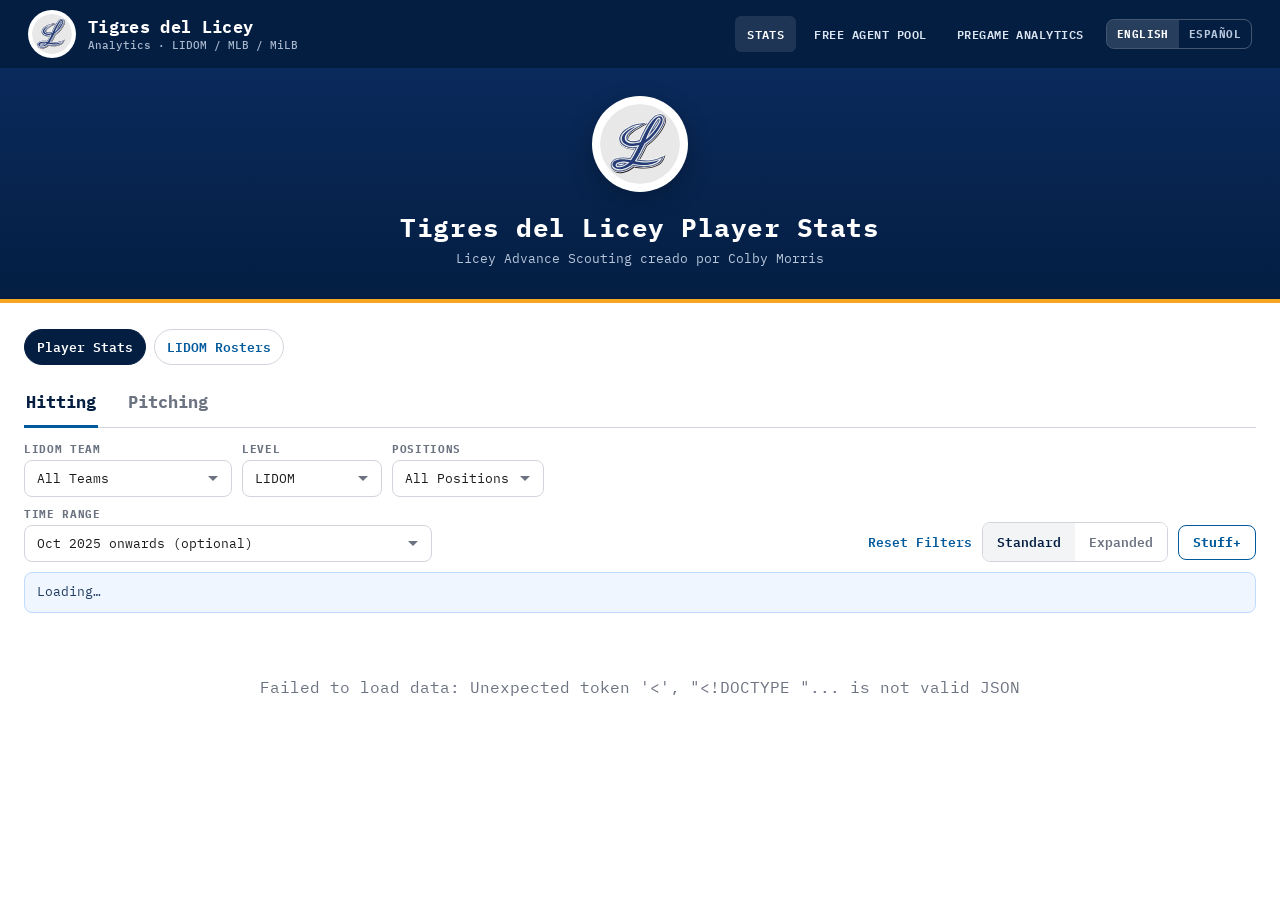
==== index.html @ 68c507f3 "Remove Year filter; label LIDOM months as 2025 and add 2026 LIDOM placeholder" ====
<!DOCTYPE html>
<html lang="en">
<head>
<meta charset="UTF-8">
<meta name="viewport" content="width=device-width, initial-scale=1.0">
<title>Tigres del Licey — Player Stats</title>
<link rel="icon" href="assets/licey-logo.svg">
<link rel="preconnect" href="https://fonts.googleapis.com">
<link rel="preconnect" href="https://fonts.gstatic.com" crossorigin>
<link href="https://fonts.googleapis.com/css2?family=IBM+Plex+Mono:wght@400;500;600;700&display=swap" rel="stylesheet">
<link rel="stylesheet" href="shared.css">
<style>
  .mode-tabs { display: flex; gap: 28px; border-bottom: 1px solid var(--line); margin-bottom: 14px; }
  .mode-tabs button {
    background: none; border: none; font: inherit; font-size: 17px; font-weight: 700;
    color: var(--muted); padding: 10px 2px 12px; cursor: pointer;
    border-bottom: 3px solid transparent; margin-bottom: -1px;
  }
  .mode-tabs button.active { color: var(--navy); border-bottom-color: var(--blue); }
  .filter-toolbar {
    display: flex; flex-wrap: wrap; gap: 10px; align-items: flex-end;
    justify-content: space-between; margin-bottom: 8px;
  }
  .filter-row { display: flex; flex-wrap: wrap; gap: 10px; align-items: flex-end; flex: 1; }
  .filter-actions { display: flex; gap: 10px; align-items: center; flex-wrap: wrap; }
  .reset {
    color: var(--link); font-size: 13px; font-weight: 600; cursor: pointer;
    background: none; border: none; font-family: inherit;
  }
  .seg { display: inline-flex; border: 1px solid var(--line); border-radius: 8px; overflow: hidden; }
  .seg button {
    border: none; background: #fff; font: inherit; font-size: 13px; font-weight: 600;
    padding: 8px 14px; cursor: pointer; color: var(--muted);
  }
  .seg button.active { background: var(--panel); color: var(--navy); }
  .statcast-btn {
    border: 1px solid var(--blue); color: var(--blue); background: #fff;
    border-radius: 8px; padding: 8px 14px; font: inherit; font-size: 13px; font-weight: 700;
    cursor: pointer;
  }
  .statcast-btn.active { background: var(--blue); color: #fff; }
  .subnav { display: flex; gap: 8px; margin: 8px 0 16px; flex-wrap: wrap; }
  .subnav button {
    font: inherit; font-size: 13px; font-weight: 600; color: var(--blue);
    background: #fff; border: 1px solid var(--line); border-radius: 999px;
    padding: 6px 12px; cursor: pointer;
  }
  .subnav button.active { background: var(--navy); color: #fff; border-color: var(--navy); }
  #roster-panel { display: none; }
  #roster-panel.active { display: block; }
  #stats-panel.hidden { display: none; }
  .roster-grid { display: grid; grid-template-columns: repeat(auto-fill, minmax(280px, 1fr)); gap: 14px; }
  .roster-card { border: 1px solid var(--line); border-radius: 10px; padding: 12px; background: #fff; }
  .roster-card h3 { font-size: 14px; color: var(--navy); margin-bottom: 8px; }
  .roster-card.licey { border-color: var(--accent); box-shadow: 0 0 0 1px rgba(245,166,35,0.25); }
  .roster-card td { border-bottom: 1px solid #dbe1ea; padding: 7px 6px; }
  .pos-tag { font-weight: 500; color: var(--muted); font-size: 12px; margin-left: 6px; }
  tbody td.sorted-col { background: rgba(238,242,246,0.65); }
  .rank { color: var(--muted); width: 36px; }
</style>
</head>
<body>

<div class="topbar">
  <a class="brand" href="index.html">
    <img src="assets/licey-logo.svg" alt="Tigres del Licey">
    <div>
      <strong>Tigres del Licey</strong>
      <span data-i18n="brandSub">Analytics · LIDOM / MLB / MiLB</span>
    </div>
  </a>
  <nav class="top-links">
    <a class="active" href="index.html" data-i18n="navStats">Stats</a>
    <a href="free_agent_pool.html" data-i18n="navFA">Free Agent Pool</a>
    <a href="pregame.html" data-i18n="navPregame">Pregame Analytics</a>
    <div class="lang-toggle" aria-label="Language">
      <button type="button" data-lang="en" data-i18n="langEn" onclick="setLang('en')">English</button>
      <button type="button" data-lang="es" data-i18n="langEs" onclick="setLang('es')">Español</button>
    </div>
  </nav>
</div>

<header class="hero">
  <img src="assets/licey-logo.svg" alt="Tigres del Licey logo">
  <h1 data-i18n="heroStats">Tigres del Licey Player Stats</h1>
  <p data-i18n="tagline">Licey Advance Scouting creado por Colby Morris</p>
</header>

<main class="page">
  <div class="subnav">
    <button type="button" class="active" id="btn-stats" onclick="showSection('stats')" data-i18n="btnStats">Player Stats</button>
    <button type="button" id="btn-rosters" onclick="showSection('rosters')" data-i18n="btnRosters">LIDOM Rosters</button>
  </div>

  <div id="stats-panel">
    <div class="mode-tabs">
      <button type="button" class="active" data-mode="hitting" onclick="setMode('hitting')" data-i18n="hitting">Hitting</button>
      <button type="button" data-mode="pitching" onclick="setMode('pitching')" data-i18n="pitching">Pitching</button>
    </div>

    <div class="filter-toolbar">
      <div class="filter-row">
        <div class="filter-field">
          <label data-i18n="lidomTeam">LIDOM Team</label>
          <select id="f-team" onchange="onTeamChange()">
            <option value="all" data-i18n="allTeams">All Teams</option>
            <option value="LIC">Tigres del Licey</option>
            <option value="AGU">Águilas Cibaeñas</option>
            <option value="TOR">Toros del Este</option>
            <option value="EST">Estrellas Orientales</option>
            <option value="GIG">Gigantes del Cibao</option>
            <option value="ESC">Leones del Escogido</option>
          </select>
        </div>
        <div class="filter-field">
          <label data-i18n="level">Level</label>
          <select id="f-level" onchange="onFilterChange()">
            <option value="LIDOM" selected>LIDOM</option>
            <option value="MLB">MLB</option>
            <option value="MiLB">MiLB</option>
          </select>
        </div>
        <div class="filter-field">
          <label data-i18n="positions">Positions</label>
          <select id="f-pos" onchange="renderTable()">
            <option value="all" data-i18n="allPositions">All Positions</option>
            <option value="C">C</option>
            <option value="1B">1B</option>
            <option value="2B">2B</option>
            <option value="3B">3B</option>
            <option value="SS">SS</option>
            <option value="LF">LF</option>
            <option value="CF">CF</option>
            <option value="RF">RF</option>
            <option value="OF">OF (LF/CF/RF)</option>
            <option value="DH">DH</option>
            <option value="P">P</option>
          </select>
        </div>
        <div class="filter-field">
          <label data-i18n="timeRange">Time Range</label>
          <select id="f-time" onchange="onFilterChange()">
            <option value="from_oct_2025" selected>Oct 2025 onwards (optional)</option>
            <option value="2026_season">2026 (whole season)</option>
            <option value="lidom_2025_season">LIDOM 2025 (whole season)</option>
            <option value="lidom_2025_oct">LIDOM 2025 (October)</option>
            <option value="lidom_2025_nov">LIDOM 2025 (November)</option>
            <option value="lidom_2025_dec">LIDOM 2025 (December)</option>
            <option value="lidom_2025_jan">LIDOM 2025 (January)</option>
            <option value="lidom_2026_season">LIDOM 2026 (whole season) — not yet populated</option>
          </select>
        </div>
      </div>
      <div class="filter-actions">
        <button type="button" class="reset" onclick="resetFilters()" data-i18n="reset">Reset Filters</button>
        <div class="seg">
          <button type="button" class="active" id="view-std" onclick="setView('standard')" data-i18n="standard">Standard</button>
          <button type="button" id="view-exp" onclick="setView('expanded')" data-i18n="expanded">Expanded</button>
        </div>
        <button type="button" class="statcast-btn" id="btn-stuff" onclick="toggleStuffView()" data-i18n="stuffPlus">Stuff+</button>
      </div>
    </div>

    <div class="banner" id="data-banner">Loading…</div>
    <div id="loading" class="loading">Loading stats…</div>
    <div class="table-wrap" id="table-wrap" style="display:none">
      <table id="stats-table"><thead></thead><tbody></tbody></table>
      <div class="empty" id="empty" style="display:none">No players match these filters.</div>
    </div>
  </div>

  <div id="roster-panel">
    <div class="banner" data-i18n="rosterBanner">LIDOM 2025 full rosters (stand-in until 2026 winter ball). Team filter syncs with Player Stats.</div>
    <div class="filter-field" style="max-width:220px;margin-bottom:12px">
      <label data-i18n="lidomTeam">LIDOM Team</label>
      <select id="roster-team" onchange="onRosterTeamChange()">
        <option value="all" data-i18n="allTeams">All Teams</option>
      </select>
    </div>
    <div id="roster-grid" class="roster-grid"></div>
  </div>
</main>

<script src="i18n.js"></script>
<script>
const TEAM_META = {
  667: { abbrev: 'AGU', name: 'Águilas Cibaeñas' },
  668: { abbrev: 'TOR', name: 'Toros del Este' },
  669: { abbrev: 'EST', name: 'Estrellas Orientales' },
  670: { abbrev: 'GIG', name: 'Gigantes del Cibao' },
  671: { abbrev: 'ESC', name: 'Leones del Escogido' },
  672: { abbrev: 'LIC', name: 'Tigres del Licey' },
};
const ABBREV_TO_ID = Object.fromEntries(Object.entries(TEAM_META).map(([id, m]) => [m.abbrev, id]));
const OF_POS = new Set(['LF','CF','RF','OF']);

let mode = 'hitting';
let view = 'standard';
let stuffView = false;
let sortCol = null;
let sortAsc = false;
let DATA = { lidomH: [], lidomP: [], mlbH: [], mlbP: [], milbH: [], milbP: [], rosters: {}, stuff: {}, fps: {} };

function num(v) {
  if (v == null || v === '' || v === '.---' || v === '-.--') return null;
  if (typeof v === 'number') return v;
  const s = String(v).replace(',', '').trim();
  const n = parseFloat(s.startsWith('.') ? '0' + s : s);
  return Number.isFinite(n) ? n : null;
}
function pct(v) { return v == null ? '—' : (v * 100).toFixed(1); }
function dec(v, d=3) { return v == null ? '—' : Number(v).toFixed(d); }
function ipNum(v) {
  if (v == null) return null;
  if (typeof v === 'number') return v;
  const s = String(v).trim();
  if (!s || s === '.---') return null;
  if (s.includes('.')) {
    const [w, f] = s.split('.');
    return parseInt(w, 10) + (parseInt(f, 10) / 3);
  }
  return parseFloat(s);
}

function fpsFor(pid, preferYear) {
  const row = DATA.fps[String(pid)];
  if (!row || !row.seasons) return { fps: null, fpsRisp: null };
  const seasons = row.seasons;
  const order = preferYear ? [String(preferYear), '2026', '2025'] : ['2026', '2025'];
  for (const y of order) {
    if (seasons[y] && seasons[y].fps_pct != null) {
      return { fps: seasons[y].fps_pct, fpsRisp: seasons[y].fps_risp_pct };
    }
  }
  return { fps: null, fpsRisp: null };
}

function showSection(which) {
  document.getElementById('stats-panel').classList.toggle('hidden', which !== 'stats');
  document.getElementById('roster-panel').classList.toggle('active', which === 'rosters');
  document.getElementById('btn-stats').classList.toggle('active', which === 'stats');
  document.getElementById('btn-rosters').classList.toggle('active', which === 'rosters');
  if (which === 'rosters') {
    syncRosterFromStatsTeam();
    renderRosters();
  }
}

function setMode(m) {
  mode = m;
  stuffView = false;
  document.getElementById('btn-stuff').classList.toggle('active', false);
  document.querySelectorAll('.mode-tabs button').forEach(b => b.classList.toggle('active', b.dataset.mode === m));
  sortCol = null;
  renderTable();
}
function setView(v) {
  view = v;
  document.getElementById('view-std').classList.toggle('active', v === 'standard');
  document.getElementById('view-exp').classList.toggle('active', v === 'expanded');
  renderTable();
}
function toggleStuffView() {
  if (mode !== 'pitching') setMode('pitching');
  stuffView = !stuffView;
  document.getElementById('btn-stuff').classList.toggle('active', stuffView);
  renderTable();
}

function resetFilters() {
  document.getElementById('f-team').value = 'all';
  document.getElementById('f-level').value = 'LIDOM';
  document.getElementById('f-pos').value = 'all';
  document.getElementById('f-time').value = 'from_oct_2025';
  stuffView = false;
  document.getElementById('btn-stuff').classList.remove('active');
  syncRosterFromStatsTeam();
  onFilterChange();
}

function onTeamChange() {
  const team = document.getElementById('f-team').value;
  // LIDOM team filter only applies to LIDOM; switch level if needed, but never override time range
  if (team !== 'all') {
    document.getElementById('f-level').value = 'LIDOM';
  }
  syncRosterFromStatsTeam();
  updateBanner();
  renderTable();
  if (document.getElementById('roster-panel').classList.contains('active')) renderRosters();
}

function onRosterTeamChange() {
  const rid = document.getElementById('roster-team').value;
  if (rid === 'all') document.getElementById('f-team').value = 'all';
  else {
    const ab = TEAM_META[rid]?.abbrev;
    if (ab) document.getElementById('f-team').value = ab;
  }
  renderRosters();
}

function syncRosterFromStatsTeam() {
  const ab = document.getElementById('f-team').value;
  const sel = document.getElementById('roster-team');
  if (!sel.options.length) return;
  sel.value = ab === 'all' ? 'all' : (ABBREV_TO_ID[ab] || 'all');
}

function onFilterChange() {
  // Time range is optional context only — never forces Level.
  // Clear LIDOM team when viewing MLB/MiLB (team abbrevs are LIDOM-only).
  if (document.getElementById('f-level').value !== 'LIDOM') {
    document.getElementById('f-team').value = 'all';
  }
  syncRosterFromStatsTeam();
  updateBanner();
  renderTable();
}

function activeSource() {
  // Level alone chooses the dataset; time range does not override.
  // LIDOM 2026 is not populated yet — still use 2025 LIDOM rows when Level=LIDOM.
  const level = document.getElementById('f-level').value;
  if (level === 'LIDOM') return 'lidom';
  if (level === 'MLB') return 'mlb';
  return 'milb';
}

function preferredFpsYear() {
  const time = document.getElementById('f-time').value;
  if (time === '2026_season' || time === 'lidom_2026_season') return 2026;
  return 2025;
}

function timeRangeLabel() {
  const time = document.getElementById('f-time').value;
  return {
    from_oct_2025: 'Oct 2025 onwards',
    '2026_season': '2026 whole season',
    lidom_2025_season: 'LIDOM 2025 whole season',
    lidom_2025_oct: 'LIDOM 2025 October',
    lidom_2025_nov: 'LIDOM 2025 November',
    lidom_2025_dec: 'LIDOM 2025 December',
    lidom_2025_jan: 'LIDOM 2025 January',
    lidom_2026_season: 'LIDOM 2026 whole season (not yet populated)',
  }[time] || time;
}

function updateBanner() {
  const src = activeSource();
  const time = document.getElementById('f-time').value;
  const team = document.getElementById('f-team').value;
  const tr = timeRangeLabel();
  const monthNote = {
    lidom_2025_oct: 'October 2025',
    lidom_2025_nov: 'November 2025',
    lidom_2025_dec: 'December 2025',
    lidom_2025_jan: 'January 2025',
  }[time];
  let msg = '';
  if (time === 'lidom_2026_season' && src === 'lidom') {
    msg = `<strong>LIDOM 2026</strong> is not populated yet — showing <strong>2025 LIDOM</strong> as a stand-in. Time range: ${tr}.`;
  } else if (src === 'lidom') {
    const teamLabel = team === 'all' ? 'all LIDOM teams' : (Object.values(TEAM_META).find(t => t.abbrev === team)?.name || team);
    if (monthNote) {
      msg = `Showing <strong>2025 LIDOM</strong> (${teamLabel}) — full-season stand-in for ${monthNote} until winter splits are live. Time range: ${tr}.`;
    } else if (time === 'from_oct_2025') {
      msg = `Showing <strong>2025 LIDOM</strong> (${teamLabel}). Time range optional: <strong>${tr}</strong> — pick a finer range anytime; Level stays independent.`;
    } else {
      msg = `Showing <strong>2025 LIDOM</strong> (${teamLabel}). Time range: ${tr}.`;
    }
  } else if (src === 'mlb') {
    msg = `Showing <strong>2026 MLB</strong> stats. Time range optional: <strong>${tr}</strong> — does not change Level.`;
  } else {
    msg = `Showing <strong>2026 MiLB</strong> (AA + AAA) stats. Time range optional: <strong>${tr}</strong> — does not change Level.`;
  }
  document.getElementById('data-banner').innerHTML = msg;
}

function normalizeHit(s, levelHint) {
  const pa = num(s.plateAppearances);
  const so = num(s.strikeOuts) || 0;
  const bb = num(s.baseOnBalls) || 0;
  const fps = fpsFor(s.playerId, preferredFpsYear());
  return {
    id: s.playerId,
    name: s.playerFullName || s.playerName,
    team: s.teamAbbrev,
    teamId: s.teamId,
    pos: s.positionAbbrev || s.primaryPositionAbbrev || '',
    level: s._level || levelHint || '',
    g: num(s.gamesPlayed),
    pa, ab: num(s.atBats), r: num(s.runs), h: num(s.hits),
    doubles: num(s.doubles), triples: num(s.triples), hr: num(s.homeRuns), rbi: num(s.rbi),
    bb, so, sb: num(s.stolenBases), cs: num(s.caughtStealing),
    avg: num(s.avg), obp: num(s.obp), slg: num(s.slg), ops: num(s.ops),
    iso: num(s.iso), babip: num(s.babip),
    kPct: pa ? so / pa : num(s.strikeoutsPerPlateAppearance),
    bbPct: pa ? bb / pa : num(s.walksPerPlateAppearance),
    fps: fps.fps,
    fpsRisp: fps.fpsRisp,
  };
}

function normalizePit(s, levelHint) {
  const bf = num(s.battersFaced);
  const so = num(s.strikeOuts) || 0;
  const bb = num(s.baseOnBalls) || 0;
  const pid = s.playerId;
  const st = DATA.stuff[String(pid)];
  return {
    id: pid,
    name: s.playerFullName || s.playerName,
    team: s.teamAbbrev,
    teamId: s.teamId,
    pos: 'P',
    level: s._level || levelHint || '',
    g: num(s.gamesPitched) || num(s.gamesPlayed),
    gs: num(s.gamesStarted),
    ip: s.inningsPitched,
    ipN: ipNum(s.inningsPitched),
    w: num(s.wins), l: num(s.losses), sv: num(s.saves),
    h: num(s.hits), er: num(s.earnedRuns), bb, so, hr: num(s.homeRuns),
    era: num(s.era), whip: num(s.whip),
    k9: num(s.strikeoutsPer9Inn) || num(s.strikeoutsPer9),
    bb9: num(s.walksPer9Inn) || num(s.baseOnBallsPer9),
    avg: num(s.avg), babip: num(s.babip),
    strikePct: num(s.strikePercentage),
    whiff: num(s.whiffPercentage),
    kPct: bf ? so / bf : null,
    bbPct: bf ? bb / bf : null,
    stuffPlus: st ? st.stuff_plus : null,
    stuffSource: st ? st.source : null,
  };
}

function currentPool() {
  const src = activeSource();
  if (mode === 'hitting') {
    if (src === 'lidom') return DATA.lidomH.map(r => normalizeHit(r, 'LIDOM'));
    if (src === 'mlb') return DATA.mlbH.map(r => normalizeHit(r, 'MLB'));
    return DATA.milbH.map(r => normalizeHit(r, r._level || 'MiLB'));
  }
  if (src === 'lidom') return DATA.lidomP.map(r => normalizePit(r, 'LIDOM'));
  if (src === 'mlb') return DATA.mlbP.map(r => normalizePit(r, 'MLB'));
  return DATA.milbP.map(r => normalizePit(r, r._level || 'MiLB'));
}

function applyFilters(rows) {
  const team = document.getElementById('f-team').value;
  const pos = document.getElementById('f-pos').value;
  const src = activeSource();
  return rows.filter(r => {
    if (src === 'lidom' && team !== 'all' && r.team !== team) return false;
    if (pos !== 'all') {
      if (pos === 'OF') {
        if (!OF_POS.has(r.pos)) return false;
      } else if ((r.pos || '') !== pos) {
        return false;
      }
    }
    if (mode === 'hitting' && (r.pa || 0) < (src === 'lidom' ? 25 : 40)) return false;
    if (mode === 'pitching' && (r.ipN || 0) < (src === 'lidom' ? 5 : 10)) return false;
    return true;
  });
}

function hitHeaders() {
  const base = [
    { key: 'rank', label: '', num: true },
    { key: 'name', label: t('player') },
    { key: 'team', label: t('team') },
    { key: 'level', label: 'Lvl' },
    { key: 'g', label: 'G', num: true },
    { key: 'pa', label: 'PA', num: true },
    { key: 'ab', label: 'AB', num: true },
    { key: 'r', label: 'R', num: true },
    { key: 'h', label: 'H', num: true },
    { key: 'doubles', label: '2B', num: true },
    { key: 'triples', label: '3B', num: true },
    { key: 'hr', label: 'HR', num: true },
    { key: 'rbi', label: 'RBI', num: true },
    { key: 'bb', label: 'BB', num: true },
    { key: 'so', label: 'SO', num: true },
    { key: 'sb', label: 'SB', num: true },
    { key: 'avg', label: 'AVG', num: true },
    { key: 'obp', label: 'OBP', num: true },
    { key: 'slg', label: 'SLG', num: true },
    { key: 'ops', label: 'OPS', num: true },
    { key: 'fps', label: 'FPS%', num: true },
    { key: 'fpsRisp', label: 'FPS% RISP', num: true },
  ];
  if (view === 'expanded') {
    base.push(
      { key: 'iso', label: 'ISO', num: true },
      { key: 'babip', label: 'BABIP', num: true },
      { key: 'bbPct', label: 'BB%', num: true },
      { key: 'kPct', label: 'K%', num: true },
    );
  }
  return base;
}

function pitHeaders() {
  if (stuffView) {
    return [
      { key: 'rank', label: '', num: true },
      { key: 'name', label: t('player') },
      { key: 'team', label: t('team') },
      { key: 'level', label: 'Lvl' },
      { key: 'ip', label: 'IP', num: true },
      { key: 'strikePct', label: 'Strike%', num: true },
      { key: 'whiff', label: 'Whiff%', num: true },
      { key: 'stuffPlus', label: 'Stuff+', num: true },
      { key: 'kPct', label: 'K%', num: true },
      { key: 'bbPct', label: 'BB%', num: true },
      { key: 'era', label: 'ERA', num: true },
      { key: 'whip', label: 'WHIP', num: true },
      { key: 'k9', label: 'K/9', num: true },
    ];
  }
  const base = [
    { key: 'rank', label: '', num: true },
    { key: 'name', label: t('player') },
    { key: 'team', label: t('team') },
    { key: 'level', label: 'Lvl' },
    { key: 'w', label: 'W', num: true },
    { key: 'l', label: 'L', num: true },
    { key: 'era', label: 'ERA', num: true },
    { key: 'g', label: 'G', num: true },
    { key: 'gs', label: 'GS', num: true },
    { key: 'sv', label: 'SV', num: true },
    { key: 'ip', label: 'IP', num: true },
    { key: 'h', label: 'H', num: true },
    { key: 'er', label: 'ER', num: true },
    { key: 'bb', label: 'BB', num: true },
    { key: 'so', label: 'SO', num: true },
    { key: 'whip', label: 'WHIP', num: true },
  ];
  if (view === 'expanded') {
    base.push(
      { key: 'hr', label: 'HR', num: true },
      { key: 'k9', label: 'K/9', num: true },
      { key: 'bb9', label: 'BB/9', num: true },
      { key: 'avg', label: 'AVG', num: true },
      { key: 'babip', label: 'BABIP', num: true },
      { key: 'stuffPlus', label: 'Stuff+', num: true },
    );
  }
  return base;
}

function formatCell(key, r) {
  if (key === 'rank') return '';
  if (key === 'name') return `${r.name}<span class="pos-tag">${r.pos || ''}</span>`;
  if (key === 'team') return r.team || '—';
  if (key === 'level') return r.level || '—';
  if (key === 'ip') return r.ip ?? '—';
  if (['avg','obp','slg','ops','iso','babip'].includes(key)) return dec(r[key]);
  if (['era','whip','k9','bb9'].includes(key)) return r[key] == null ? '—' : Number(r[key]).toFixed(2);
  if (['strikePct','whiff','kPct','bbPct','fps','fpsRisp'].includes(key)) return r[key] == null ? '—' : pct(r[key]);
  if (key === 'stuffPlus') return r.stuffPlus ?? '—';
  const v = r[key];
  return v == null ? '—' : v;
}

function defaultSortKey() {
  if (mode === 'hitting') return 'ops';
  if (stuffView) return 'stuffPlus';
  return 'era';
}

function renderTable() {
  const headers = mode === 'hitting' ? hitHeaders() : pitHeaders();
  let rows = applyFilters(currentPool());
  const key = sortCol || defaultSortKey();
  const asc = sortCol ? sortAsc : (key === 'era' || key === 'whip' || key === 'bbPct' || key === 'bb9');
  rows = rows.slice().sort((a, b) => {
    let av = a[key]; let bv = b[key];
    if (key === 'ip') { av = a.ipN; bv = b.ipN; }
    if (key === 'name' || key === 'team' || key === 'level') {
      return asc ? String(av||'').localeCompare(String(bv||'')) : String(bv||'').localeCompare(String(av||''));
    }
    av = av == null ? (asc ? Infinity : -Infinity) : Number(av);
    bv = bv == null ? (asc ? Infinity : -Infinity) : Number(bv);
    return asc ? av - bv : bv - av;
  });

  const thead = document.querySelector('#stats-table thead');
  thead.innerHTML = '<tr>' + headers.map(h => {
    const sorted = (sortCol || defaultSortKey()) === h.key;
    return `<th class="${h.num?'num':''} ${sorted?'sorted':''}" onclick="sortBy('${h.key}')">${h.label}${sorted ? (asc ? ' ▲' : ' ▼') : ''}</th>`;
  }).join('') + '</tr>';

  const sortIdx = headers.findIndex(h => h.key === (sortCol || defaultSortKey()));
  const tbody = document.querySelector('#stats-table tbody');
  tbody.innerHTML = rows.map((r, idx) => '<tr>' + headers.map((h, i) => {
    const cls = [
      h.num ? 'num' : '',
      h.key === 'rank' ? 'rank' : '',
      h.key === 'name' ? 'player-cell' : '',
      h.key === 'team' ? 'team-cell' : '',
      i === sortIdx ? 'sorted-col' : '',
    ].filter(Boolean).join(' ');
    const val = h.key === 'rank' ? (idx + 1) : formatCell(h.key, r);
    return `<td class="${cls}">${val}</td>`;
  }).join('') + '</tr>').join('');

  document.getElementById('empty').style.display = rows.length ? 'none' : 'block';
  document.getElementById('table-wrap').style.display = 'block';
  document.getElementById('loading').style.display = 'none';
}

function sortBy(key) {
  if (sortCol === key) sortAsc = !sortAsc;
  else {
    sortCol = key;
    sortAsc = (key === 'era' || key === 'whip' || key === 'name' || key === 'team');
  }
  renderTable();
}

function renderRosters() {
  const filter = document.getElementById('roster-team').value;
  const ids = filter === 'all' ? Object.keys(DATA.rosters) : [filter];
  document.getElementById('roster-grid').innerHTML = ids.map(id => {
    const t = DATA.rosters[id];
    if (!t) return '';
    const rows = (t.players || []).slice().sort((a,b) => {
      const pa = a.position === 'P' ? 1 : 0, pb = b.position === 'P' ? 1 : 0;
      if (pa !== pb) return pa - pb;
      return (a.name || '').localeCompare(b.name || '');
    }).map(p => `<tr><td>${p.jersey||'—'}</td><td class="player-cell">${p.name||'—'}</td><td>${p.position||'—'}</td></tr>`).join('');
    return `<div class="roster-card ${id==='672'?'licey':''}"><h3>${t.teamName} · ${t.players.length}</h3>
      <table><thead><tr><th>#</th><th>Name</th><th>Pos</th></tr></thead><tbody>${rows}</tbody></table></div>`;
  }).join('');
}

async function loadAll() {
  try {
    const [lidomH, lidomP, mlbH, mlbP, milbH, milbP, rosters, stuff, fps] = await Promise.all([
      fetch('data/lidom_2025_hitting.json').then(r => r.json()),
      fetch('data/lidom_2025_pitching.json').then(r => r.json()),
      fetch('data/mlb_2026_hitting.json').then(r => r.json()),
      fetch('data/mlb_2026_pitching.json').then(r => r.json()),
      fetch('data/milb_2026_hitting.json').then(r => r.json()),
      fetch('data/milb_2026_pitching.json').then(r => r.json()),
      fetch('data/lidom_2025_rosters.json').then(r => r.json()),
      fetch('data/lidom_pitcher_stuff.json').then(r => r.json()).catch(() => ({})),
      fetch('data/fps_cache.json').then(r => r.json()).catch(() => ({})),
    ]);
    DATA = { lidomH, lidomP, mlbH, mlbP, milbH, milbP, rosters, stuff, fps };
    const sel = document.getElementById('roster-team');
    sel.innerHTML = '<option value="all">All Teams</option>' +
      Object.entries(rosters).map(([id, t]) => `<option value="${id}">${t.teamName}</option>`).join('');
    syncRosterFromStatsTeam();
    updateBanner();
    renderTable();
  } catch (e) {
    document.getElementById('loading').textContent = 'Failed to load data: ' + e.message;
  }
}

loadAll();
document.addEventListener('licey:lang', () => { applyI18n(); renderTable(); if (document.getElementById('roster-panel').classList.contains('active')) renderRosters(); });
</script>
</body>
</html>
---- shared.css ----
:root {
  --navy: #041E42;
  --licey: #00205B;
  --blue: #005A9C;
  --link: #005A9C;
  --accent: #F5A623;
  --text: #1b1b1b;
  --muted: #6b7280;
  --line: #d1d5db;
  --line-strong: #9ca3af;
  --bg: #ffffff;
  --panel: #f3f4f6;
  --sort-bg: #eef2f6;
  --good: #15803d;
  --bad: #b91c1c;
}
* { box-sizing: border-box; margin: 0; padding: 0; }
body {
  font-family: 'IBM Plex Mono', ui-monospace, monospace;
  font-size: 16px;
  color: var(--text);
  background: var(--bg);
  min-height: 100vh;
}
.topbar {
  background: var(--navy);
  color: #fff;
  display: flex;
  align-items: center;
  justify-content: space-between;
  padding: 10px 28px;
  gap: 16px;
  flex-wrap: wrap;
}
.brand { display: flex; align-items: center; gap: 12px; text-decoration: none; color: #fff; }
.brand img {
  width: 48px; height: 48px; object-fit: contain;
  background: #fff; border-radius: 50%; padding: 4px;
}
.brand strong { font-size: 17px; letter-spacing: 0.02em; }
.brand span { display: block; font-size: 11px; color: #a8b7cc; font-weight: 500; }
.top-links { display: flex; gap: 6px; flex-wrap: wrap; align-items: center; }
.top-links a {
  color: #dbe4f0; text-decoration: none; font-size: 12px; font-weight: 600;
  letter-spacing: 0.04em; text-transform: uppercase;
  padding: 8px 12px; border-radius: 6px;
}
.top-links a:hover, .top-links a.active { background: rgba(255,255,255,0.1); color: #fff; }
.lang-toggle {
  display: inline-flex; border: 1px solid rgba(255,255,255,0.25);
  border-radius: 8px; overflow: hidden; margin-left: 4px;
}
.lang-toggle button {
  border: none; background: transparent; color: #b8c7dc;
  font: inherit; font-size: 11px; font-weight: 700; letter-spacing: 0.04em;
  text-transform: uppercase; padding: 7px 10px; cursor: pointer;
}
.lang-toggle button.active { background: rgba(255,255,255,0.14); color: #fff; }
.hero {
  background: linear-gradient(180deg, #0a2a5c 0%, #041E42 100%);
  color: #fff; text-align: center; padding: 28px 20px 32px;
  border-bottom: 4px solid var(--accent);
}
.hero img {
  width: 96px; height: 96px; object-fit: contain;
  background: #fff; border-radius: 50%; padding: 8px;
  box-shadow: 0 8px 24px rgba(0,0,0,0.25);
}
.hero h1 { margin-top: 14px; font-size: 26px; font-weight: 700; letter-spacing: 0.02em; }
.hero p { margin-top: 6px; color: #b8c7dc; font-size: 13px; }
.page { max-width: 1280px; margin: 0 auto; padding: 18px 24px 48px; }
.banner {
  background: #eff6ff; border: 1px solid #bfdbfe; color: #1e3a5f;
  border-radius: 8px; padding: 10px 12px; font-size: 13px; margin: 10px 0 14px; line-height: 1.45;
}
.note { font-size: 13px; color: var(--muted); line-height: 1.55; margin-bottom: 14px; max-width: 980px; }
.filters { display: flex; gap: 10px; flex-wrap: wrap; margin-bottom: 12px; align-items: flex-end; }
.filter-field { display: flex; flex-direction: column; gap: 4px; min-width: 140px; }
.filter-field label {
  font-size: 11px; font-weight: 700; letter-spacing: 0.06em;
  text-transform: uppercase; color: var(--muted);
}
.filters input, .filters select, .filter-field select, .filter-field input {
  appearance: none;
  background: #fff;
  border: 1px solid var(--line);
  border-radius: 8px;
  padding: 9px 12px;
  font: inherit; font-size: 13px; color: var(--text);
  min-width: 140px;
}
.filters select, .filter-field select {
  background: #fff url("data:image/svg+xml,%3Csvg xmlns='http://www.w3.org/2000/svg' width='12' height='8' viewBox='0 0 12 8'%3E%3Cpath fill='%236b7280' d='M1 1l5 5 5-5'/%3E%3C/svg%3E") right 12px center no-repeat;
  padding-right: 34px; cursor: pointer;
}
.tab-bar { display: flex; gap: 28px; border-bottom: 1px solid var(--line); margin-bottom: 14px; flex-wrap: wrap; }
.tab {
  background: none; border: none; font: inherit; font-size: 16px; font-weight: 700;
  color: var(--muted); padding: 10px 2px 12px; cursor: pointer;
  border-bottom: 3px solid transparent; margin-bottom: -1px;
}
.tab.active { color: var(--navy); border-bottom-color: var(--blue); }
.panel { display: none; }
.panel.active { display: block; }
.table-wrap { overflow-x: auto; border-top: 1px solid var(--line); }
table { width: 100%; border-collapse: collapse; font-size: 15px; }
thead th {
  text-align: left; padding: 11px 10px; font-size: 11px; font-weight: 700;
  letter-spacing: 0.05em; text-transform: uppercase; color: var(--muted);
  border-bottom: 1px solid var(--line-strong); cursor: pointer; user-select: none;
  white-space: nowrap; background: #fff; position: sticky; top: 0;
}
thead th.num, td.num, .stat { text-align: center; }
thead th.sorted { background: var(--sort-bg); color: var(--navy); }
tbody td { padding: 11px 10px; border-bottom: 1px solid #9aa7b8; white-space: nowrap; }
tbody tr:hover { background: #f8fafc; }
.player-name, .player-cell { font-weight: 700; }
.team-cell { font-weight: 600; }
.loading, .empty { padding: 50px; text-align: center; color: var(--muted); }
.good { color: var(--good); font-weight: 700; }
.bad { color: var(--bad); font-weight: 700; }
.tag {
  display: inline-block; font-size: 11px; padding: 1px 5px; border-radius: 3px;
  background: #eff6ff; color: var(--blue); margin-left: 6px; font-weight: 600;
}
.section-label {
  font-size: 11px; letter-spacing: 0.12em; color: var(--muted);
  text-transform: uppercase; margin: 8px 0 10px; font-weight: 700;
}
.warn-box {
  border: 1px solid #fde68a; background: #fffbeb; color: #92400e;
  border-radius: 8px; padding: 12px; font-size: 13px; margin-bottom: 14px; line-height: 1.5;
}
.spray-grid { display: grid; grid-template-columns: repeat(auto-fill, minmax(280px, 1fr)); gap: 16px; }
.spray-card {
  border: 1px solid var(--line); border-radius: 10px; padding: 12px; background: #fff;
}
.spray-card h3 { font-size: 13px; margin-bottom: 8px; color: var(--navy); }
.spray-card canvas {
  width: 100%; height: 220px; background: #f8fafc;
  border-radius: 6px; border: 1px solid var(--line);
}
.ideas { display: grid; grid-template-columns: repeat(auto-fill, minmax(260px, 1fr)); gap: 12px; }
.idea { border: 1px solid var(--line); border-radius: 10px; padding: 14px; background: #fff; }
.idea h3 { font-size: 13px; color: var(--navy); margin-bottom: 6px; }
.idea p { font-size: 13px; color: var(--muted); line-height: 1.5; }
.arsenal { font-size: 12px; color: var(--muted); }
@media (max-width: 720px) {
  .hero h1 { font-size: 20px; }
  .filter-field { min-width: 46%; }
  .filters select, .filter-field select { min-width: 0; width: 100%; }
}
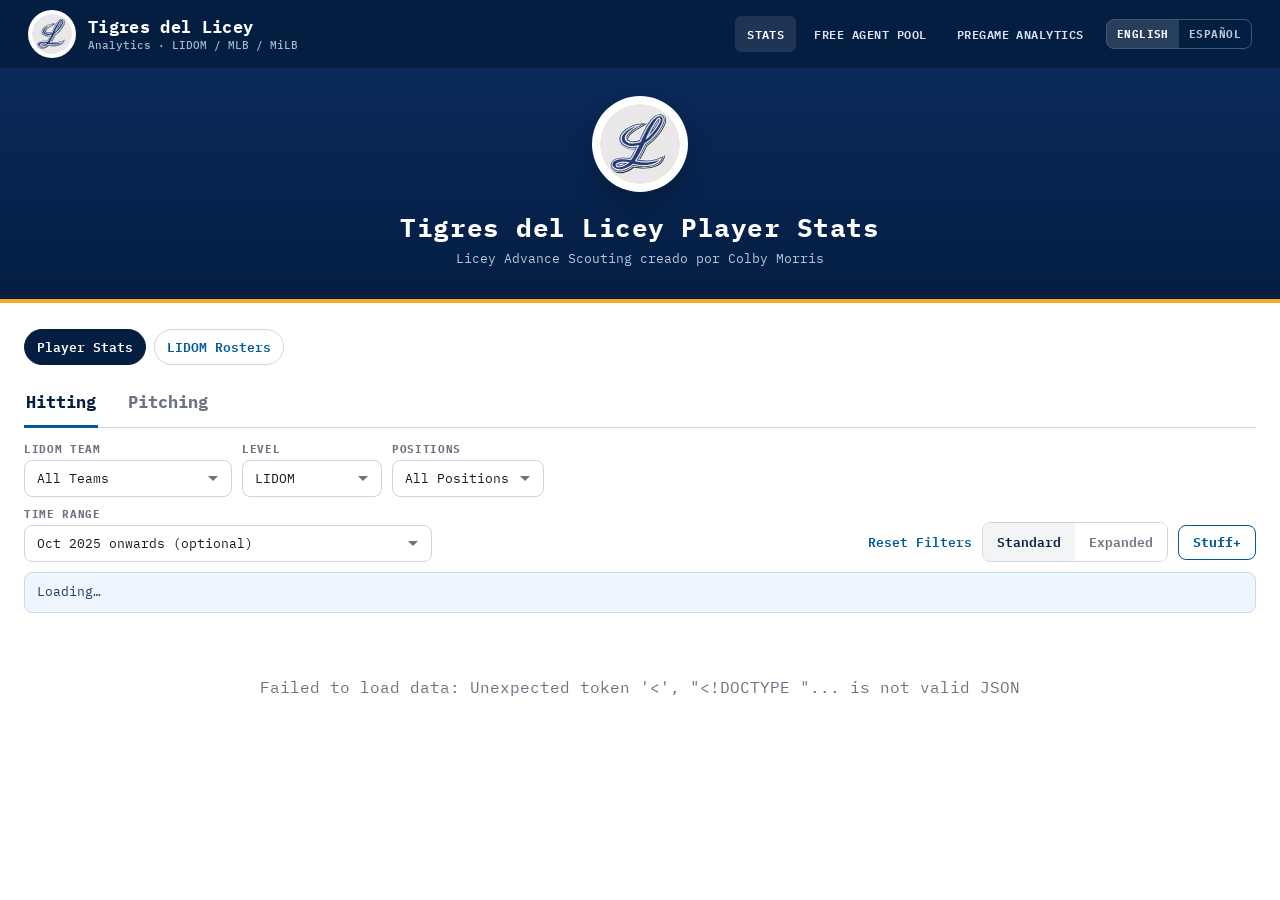
==== commit c15c6fee: "Expand pregame tabs; move FPS to matchups; blue lows / red high FPS Replace Ideas with framing, usag" ====
--- a/index.html
+++ b/index.html
@@ -200,6 +200,20 @@
 let sortCol = null;
 let sortAsc = false;
 let DATA = { lidomH: [], lidomP: [], mlbH: [], mlbP: [], milbH: [], milbP: [], rosters: {}, stuff: {}, fps: {} };
+let FPS_AVG = { fps: 0.28, fpsRisp: 0.28 };
+
+function computeFpsAvgs() {
+  const fpsVals = [], rispVals = [];
+  Object.values(DATA.fps || {}).forEach(row => {
+    const seasons = row.seasons || {};
+    for (const y of ['2025','2026']) {
+      if (seasons[y]?.fps_pct != null) fpsVals.push(seasons[y].fps_pct);
+      if (seasons[y]?.fps_risp_pct != null) rispVals.push(seasons[y].fps_risp_pct);
+    }
+  });
+  if (fpsVals.length) FPS_AVG.fps = fpsVals.reduce((a,b)=>a+b,0) / fpsVals.length;
+  if (rispVals.length) FPS_AVG.fpsRisp = rispVals.reduce((a,b)=>a+b,0) / rispVals.length;
+}
 
 function num(v) {
   if (v == null || v === '' || v === '.---' || v === '-.--') return null;
@@ -559,8 +573,18 @@
   if (key === 'ip') return r.ip ?? '—';
   if (['avg','obp','slg','ops','iso','babip'].includes(key)) return dec(r[key]);
   if (['era','whip','k9','bb9'].includes(key)) return r[key] == null ? '—' : Number(r[key]).toFixed(2);
-  if (['strikePct','whiff','kPct','bbPct','fps','fpsRisp'].includes(key)) return r[key] == null ? '—' : pct(r[key]);
-  if (key === 'stuffPlus') return r.stuffPlus ?? '—';
+  if (key === 'fps' || key === 'fpsRisp') {
+    if (r[key] == null) return '—';
+    const avg = key === 'fps' ? FPS_AVG.fps : FPS_AVG.fpsRisp;
+    const cls = r[key] > avg ? 'high' : (r[key] < avg ? 'low' : '');
+    return `<span class="${cls}">${pct(r[key])}</span>`;
+  }
+  if (['strikePct','whiff','kPct','bbPct'].includes(key)) return r[key] == null ? '—' : pct(r[key]);
+  if (key === 'stuffPlus') {
+    if (r.stuffPlus == null) return '—';
+    const cls = r.stuffPlus >= 105 ? 'good' : (r.stuffPlus <= 90 ? 'low' : '');
+    return `<span class="${cls}">${r.stuffPlus}</span>`;
+  }
   const v = r[key];
   return v == null ? '—' : v;
 }
@@ -651,6 +675,7 @@
       fetch('data/fps_cache.json').then(r => r.json()).catch(() => ({})),
     ]);
     DATA = { lidomH, lidomP, mlbH, mlbP, milbH, milbP, rosters, stuff, fps };
+    computeFpsAvgs();
     const sel = document.getElementById('roster-team');
     sel.innerHTML = '<option value="all">All Teams</option>' +
       Object.entries(rosters).map(([id, t]) => `<option value="${id}">${t.teamName}</option>`).join('');
--- a/shared.css
+++ b/shared.css
@@ -12,7 +12,9 @@
   --panel: #f3f4f6;
   --sort-bg: #eef2f6;
   --good: #15803d;
-  --bad: #b91c1c;
+  --high: #b91c1c;
+  --low: #1d4ed8;
+  --bad: #1d4ed8; /* legacy alias: low = blue */
 }
 * { box-sizing: border-box; margin: 0; padding: 0; }
 body {
@@ -118,7 +120,15 @@
 .team-cell { font-weight: 600; }
 .loading, .empty { padding: 50px; text-align: center; color: var(--muted); }
 .good { color: var(--good); font-weight: 700; }
-.bad { color: var(--bad); font-weight: 700; }
+.high { color: var(--high); font-weight: 700; }
+.low, .bad { color: var(--low); font-weight: 700; }
+.coming-soon {
+  border: 1px solid var(--line); border-radius: 10px; padding: 18px; background: #fff;
+  max-width: 820px; line-height: 1.55; color: var(--text);
+}
+.coming-soon h3 { font-size: 15px; color: var(--navy); margin-bottom: 8px; }
+.coming-soon p { font-size: 14px; color: var(--muted); margin-bottom: 10px; }
+.coming-soon .tagline-note { font-size: 12px; color: var(--muted); }
 .tag {
   display: inline-block; font-size: 11px; padding: 1px 5px; border-radius: 3px;
   background: #eff6ff; color: var(--blue); margin-left: 6px; font-weight: 600;
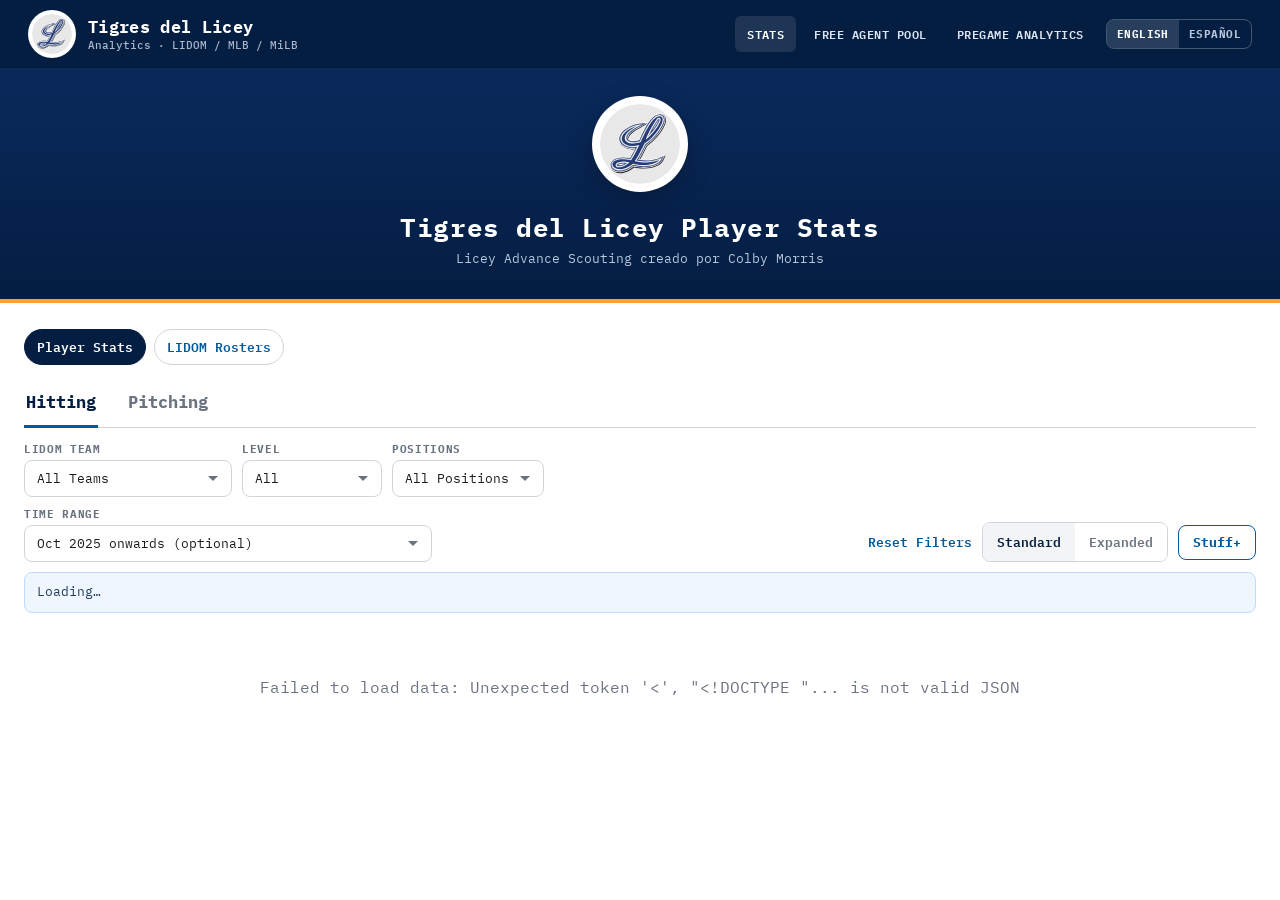
==== commit 8ca22fb7: "Add Mexico to Stats Level filter with All as default Level options: All, LIDOM, Mexico, MiLB, MLB, M" ====
--- a/index.html
+++ b/index.html
@@ -115,9 +115,12 @@
         <div class="filter-field">
           <label data-i18n="level">Level</label>
           <select id="f-level" onchange="onFilterChange()">
-            <option value="LIDOM" selected>LIDOM</option>
+            <option value="all" selected>All</option>
+            <option value="LIDOM">LIDOM</option>
+            <option value="MEX">Mexico</option>
+            <option value="MiLB">MiLB</option>
             <option value="MLB">MLB</option>
-            <option value="MiLB">MiLB</option>
+            <option value="MiLB_MLB">MiLB / MLB</option>
           </select>
         </div>
         <div class="filter-field">
@@ -199,7 +202,7 @@
 let stuffView = false;
 let sortCol = null;
 let sortAsc = false;
-let DATA = { lidomH: [], lidomP: [], mlbH: [], mlbP: [], milbH: [], milbP: [], rosters: {}, stuff: {}, fps: {} };
+let DATA = { lidomH: [], lidomP: [], mlbH: [], mlbP: [], milbH: [], milbP: [], mexH: [], mexP: [], rosters: {}, stuff: {}, fps: {} };
 let FPS_AVG = { fps: 0.28, fpsRisp: 0.28 };
 
 function computeFpsAvgs() {
@@ -283,7 +286,7 @@
 
 function resetFilters() {
   document.getElementById('f-team').value = 'all';
-  document.getElementById('f-level').value = 'LIDOM';
+  document.getElementById('f-level').value = 'all';
   document.getElementById('f-pos').value = 'all';
   document.getElementById('f-time').value = 'from_oct_2025';
   stuffView = false;
@@ -294,7 +297,7 @@
 
 function onTeamChange() {
   const team = document.getElementById('f-team').value;
-  // LIDOM team filter only applies to LIDOM; switch level if needed, but never override time range
+  // Selecting a LIDOM team scopes Level to LIDOM (team abbrevs are LIDOM-only)
   if (team !== 'all') {
     document.getElementById('f-level').value = 'LIDOM';
   }
@@ -323,8 +326,9 @@
 
 function onFilterChange() {
   // Time range is optional context only — never forces Level.
-  // Clear LIDOM team when viewing MLB/MiLB (team abbrevs are LIDOM-only).
-  if (document.getElementById('f-level').value !== 'LIDOM') {
+  // Clear LIDOM team unless Level is LIDOM (or All with team still only filters LIDOM rows).
+  const level = document.getElementById('f-level').value;
+  if (level !== 'LIDOM' && level !== 'all') {
     document.getElementById('f-team').value = 'all';
   }
   syncRosterFromStatsTeam();
@@ -332,13 +336,15 @@
   renderTable();
 }
 
-function activeSource() {
-  // Level alone chooses the dataset; time range does not override.
-  // LIDOM 2026 is not populated yet — still use 2025 LIDOM rows when Level=LIDOM.
+function selectedLevels() {
   const level = document.getElementById('f-level').value;
-  if (level === 'LIDOM') return 'lidom';
-  if (level === 'MLB') return 'mlb';
-  return 'milb';
+  if (level === 'all') return ['LIDOM', 'MEX', 'MiLB', 'MLB'];
+  if (level === 'MiLB_MLB') return ['MiLB', 'MLB'];
+  if (level === 'MEX') return ['MEX'];
+  if (level === 'LIDOM') return ['LIDOM'];
+  if (level === 'MLB') return ['MLB'];
+  if (level === 'MiLB') return ['MiLB'];
+  return ['LIDOM', 'MEX', 'MiLB', 'MLB'];
 }
 
 function preferredFpsYear() {
@@ -362,33 +368,22 @@
 }
 
 function updateBanner() {
-  const src = activeSource();
+  const levels = selectedLevels();
   const time = document.getElementById('f-time').value;
   const team = document.getElementById('f-team').value;
   const tr = timeRangeLabel();
-  const monthNote = {
-    lidom_2025_oct: 'October 2025',
-    lidom_2025_nov: 'November 2025',
-    lidom_2025_dec: 'December 2025',
-    lidom_2025_jan: 'January 2025',
-  }[time];
-  let msg = '';
-  if (time === 'lidom_2026_season' && src === 'lidom') {
-    msg = `<strong>LIDOM 2026</strong> is not populated yet — showing <strong>2025 LIDOM</strong> as a stand-in. Time range: ${tr}.`;
-  } else if (src === 'lidom') {
+  const label = document.getElementById('f-level').selectedOptions[0]?.textContent || levels.join(' / ');
+  let msg = `Level: <strong>${label}</strong> · Time range optional: <strong>${tr}</strong>.`;
+  if (levels.includes('LIDOM')) {
     const teamLabel = team === 'all' ? 'all LIDOM teams' : (Object.values(TEAM_META).find(t => t.abbrev === team)?.name || team);
-    if (monthNote) {
-      msg = `Showing <strong>2025 LIDOM</strong> (${teamLabel}) — full-season stand-in for ${monthNote} until winter splits are live. Time range: ${tr}.`;
-    } else if (time === 'from_oct_2025') {
-      msg = `Showing <strong>2025 LIDOM</strong> (${teamLabel}). Time range optional: <strong>${tr}</strong> — pick a finer range anytime; Level stays independent.`;
+    if (time === 'lidom_2026_season') {
+      msg += ` LIDOM 2026 not populated yet — using <strong>2025 LIDOM</strong> (${teamLabel}) as stand-in.`;
     } else {
-      msg = `Showing <strong>2025 LIDOM</strong> (${teamLabel}). Time range: ${tr}.`;
+      msg += ` LIDOM block = <strong>2025 LIDOM</strong> (${teamLabel}).`;
     }
-  } else if (src === 'mlb') {
-    msg = `Showing <strong>2026 MLB</strong> stats. Time range optional: <strong>${tr}</strong> — does not change Level.`;
-  } else {
-    msg = `Showing <strong>2026 MiLB</strong> (AA + AAA) stats. Time range optional: <strong>${tr}</strong> — does not change Level.`;
-  }
+  }
+  if (levels.includes('MEX')) msg += ` Mexico = <strong>2026 Liga Mexicana</strong>.`;
+  if (levels.includes('MLB') || levels.includes('MiLB')) msg += ` MLB/MiLB = <strong>2026</strong> season.`;
   document.getElementById('data-banner').innerHTML = msg;
 }
 
@@ -450,23 +445,45 @@
 }
 
 function currentPool() {
-  const src = activeSource();
+  const levels = selectedLevels();
+  const out = [];
   if (mode === 'hitting') {
-    if (src === 'lidom') return DATA.lidomH.map(r => normalizeHit(r, 'LIDOM'));
-    if (src === 'mlb') return DATA.mlbH.map(r => normalizeHit(r, 'MLB'));
-    return DATA.milbH.map(r => normalizeHit(r, r._level || 'MiLB'));
-  }
-  if (src === 'lidom') return DATA.lidomP.map(r => normalizePit(r, 'LIDOM'));
-  if (src === 'mlb') return DATA.mlbP.map(r => normalizePit(r, 'MLB'));
-  return DATA.milbP.map(r => normalizePit(r, r._level || 'MiLB'));
+    if (levels.includes('LIDOM')) out.push(...DATA.lidomH.map(r => normalizeHit(r, 'LIDOM')));
+    if (levels.includes('MEX')) out.push(...DATA.mexH.map(r => normalizeHit(r, 'MEX')));
+    if (levels.includes('MLB')) out.push(...DATA.mlbH.map(r => normalizeHit(r, 'MLB')));
+    if (levels.includes('MiLB')) out.push(...DATA.milbH.map(r => normalizeHit(r, r._level || 'MiLB')));
+  } else {
+    if (levels.includes('LIDOM')) out.push(...DATA.lidomP.map(r => normalizePit(r, 'LIDOM')));
+    if (levels.includes('MEX')) out.push(...DATA.mexP.map(r => normalizePit(r, 'MEX')));
+    if (levels.includes('MLB')) out.push(...DATA.mlbP.map(r => normalizePit(r, 'MLB')));
+    if (levels.includes('MiLB')) out.push(...DATA.milbP.map(r => normalizePit(r, r._level || 'MiLB')));
+  }
+  return out;
+}
+
+function minPaFor(level) {
+  if (level === 'LIDOM') return 25;
+  if (level === 'MEX') return 30;
+  return 40;
+}
+function minIpFor(level) {
+  if (level === 'LIDOM') return 5;
+  if (level === 'MEX') return 8;
+  return 10;
 }
 
 function applyFilters(rows) {
   const team = document.getElementById('f-team').value;
   const pos = document.getElementById('f-pos').value;
-  const src = activeSource();
   return rows.filter(r => {
-    if (src === 'lidom' && team !== 'all' && r.team !== team) return false;
+    // LIDOM team dropdown only filters LIDOM rows; other levels stay when Level=All
+    if (team !== 'all') {
+      if (r.level === 'LIDOM') {
+        if (r.team !== team) return false;
+      } else if (document.getElementById('f-level').value === 'LIDOM') {
+        return false;
+      }
+    }
     if (pos !== 'all') {
       if (pos === 'OF') {
         if (!OF_POS.has(r.pos)) return false;
@@ -474,8 +491,8 @@
         return false;
       }
     }
-    if (mode === 'hitting' && (r.pa || 0) < (src === 'lidom' ? 25 : 40)) return false;
-    if (mode === 'pitching' && (r.ipN || 0) < (src === 'lidom' ? 5 : 10)) return false;
+    if (mode === 'hitting' && (r.pa || 0) < minPaFor(r.level)) return false;
+    if (mode === 'pitching' && (r.ipN || 0) < minIpFor(r.level)) return false;
     return true;
   });
 }
@@ -663,18 +680,20 @@
 
 async function loadAll() {
   try {
-    const [lidomH, lidomP, mlbH, mlbP, milbH, milbP, rosters, stuff, fps] = await Promise.all([
+    const [lidomH, lidomP, mlbH, mlbP, milbH, milbP, mexH, mexP, rosters, stuff, fps] = await Promise.all([
       fetch('data/lidom_2025_hitting.json').then(r => r.json()),
       fetch('data/lidom_2025_pitching.json').then(r => r.json()),
       fetch('data/mlb_2026_hitting.json').then(r => r.json()),
       fetch('data/mlb_2026_pitching.json').then(r => r.json()),
       fetch('data/milb_2026_hitting.json').then(r => r.json()),
       fetch('data/milb_2026_pitching.json').then(r => r.json()),
+      fetch('data/mexico_2026_hitting.json').then(r => r.json()),
+      fetch('data/mexico_2026_pitching.json').then(r => r.json()),
       fetch('data/lidom_2025_rosters.json').then(r => r.json()),
       fetch('data/lidom_pitcher_stuff.json').then(r => r.json()).catch(() => ({})),
       fetch('data/fps_cache.json').then(r => r.json()).catch(() => ({})),
     ]);
-    DATA = { lidomH, lidomP, mlbH, mlbP, milbH, milbP, rosters, stuff, fps };
+    DATA = { lidomH, lidomP, mlbH, mlbP, milbH, milbP, mexH, mexP, rosters, stuff, fps };
     computeFpsAvgs();
     const sel = document.getElementById('roster-team');
     sel.innerHTML = '<option value="all">All Teams</option>' +
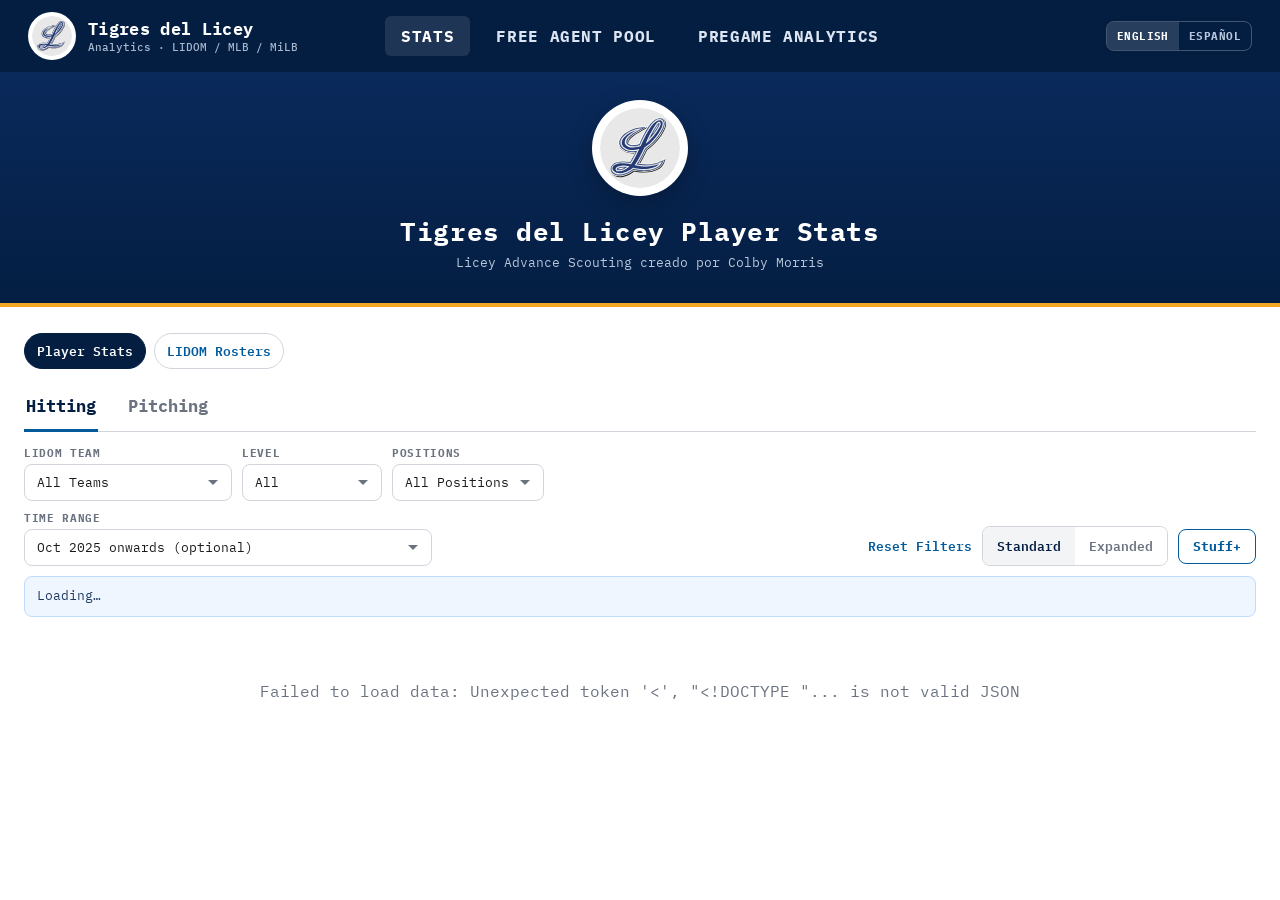
==== commit 92e2cdc6: "Center and enlarge top Stats / FA / Pregame nav Move language toggle out of the nav so the main page" ====
--- a/index.html
+++ b/index.html
@@ -73,11 +73,11 @@
     <a class="active" href="index.html" data-i18n="navStats">Stats</a>
     <a href="free_agent_pool.html" data-i18n="navFA">Free Agent Pool</a>
     <a href="pregame.html" data-i18n="navPregame">Pregame Analytics</a>
-    <div class="lang-toggle" aria-label="Language">
-      <button type="button" data-lang="en" data-i18n="langEn" onclick="setLang('en')">English</button>
-      <button type="button" data-lang="es" data-i18n="langEs" onclick="setLang('es')">Español</button>
-    </div>
   </nav>
+  <div class="lang-toggle" aria-label="Language">
+    <button type="button" data-lang="en" data-i18n="langEn" onclick="setLang('en')">English</button>
+    <button type="button" data-lang="es" data-i18n="langEs" onclick="setLang('es')">Español</button>
+  </div>
 </div>
 
 <header class="hero">
--- a/shared.css
+++ b/shared.css
@@ -27,30 +27,32 @@
 .topbar {
   background: var(--navy);
   color: #fff;
-  display: flex;
+  display: grid;
+  grid-template-columns: 1fr auto 1fr;
   align-items: center;
-  justify-content: space-between;
-  padding: 10px 28px;
+  padding: 12px 28px;
   gap: 16px;
-  flex-wrap: wrap;
 }
-.brand { display: flex; align-items: center; gap: 12px; text-decoration: none; color: #fff; }
+.brand { display: flex; align-items: center; gap: 12px; text-decoration: none; color: #fff; justify-self: start; }
 .brand img {
   width: 48px; height: 48px; object-fit: contain;
   background: #fff; border-radius: 50%; padding: 4px;
 }
 .brand strong { font-size: 17px; letter-spacing: 0.02em; }
 .brand span { display: block; font-size: 11px; color: #a8b7cc; font-weight: 500; }
-.top-links { display: flex; gap: 6px; flex-wrap: wrap; align-items: center; }
+.top-links {
+  display: flex; gap: 10px; flex-wrap: wrap; align-items: center;
+  justify-content: center; justify-self: center;
+}
 .top-links a {
-  color: #dbe4f0; text-decoration: none; font-size: 12px; font-weight: 600;
+  color: #dbe4f0; text-decoration: none; font-size: 16px; font-weight: 700;
   letter-spacing: 0.04em; text-transform: uppercase;
-  padding: 8px 12px; border-radius: 6px;
+  padding: 10px 16px; border-radius: 6px;
 }
 .top-links a:hover, .top-links a.active { background: rgba(255,255,255,0.1); color: #fff; }
 .lang-toggle {
   display: inline-flex; border: 1px solid rgba(255,255,255,0.25);
-  border-radius: 8px; overflow: hidden; margin-left: 4px;
+  border-radius: 8px; overflow: hidden; justify-self: end;
 }
 .lang-toggle button {
   border: none; background: transparent; color: #b8c7dc;
@@ -156,6 +158,16 @@
 .idea p { font-size: 13px; color: var(--muted); line-height: 1.5; }
 .arsenal { font-size: 12px; color: var(--muted); }
 @media (max-width: 720px) {
+  .topbar {
+    grid-template-columns: 1fr auto;
+    grid-template-areas:
+      "brand lang"
+      "links links";
+  }
+  .brand { grid-area: brand; }
+  .top-links { grid-area: links; justify-self: center; gap: 4px; }
+  .top-links a { font-size: 14px; padding: 8px 10px; }
+  .lang-toggle { grid-area: lang; }
   .hero h1 { font-size: 20px; }
   .filter-field { min-width: 46%; }
   .filters select, .filter-field select { min-width: 0; width: 100%; }
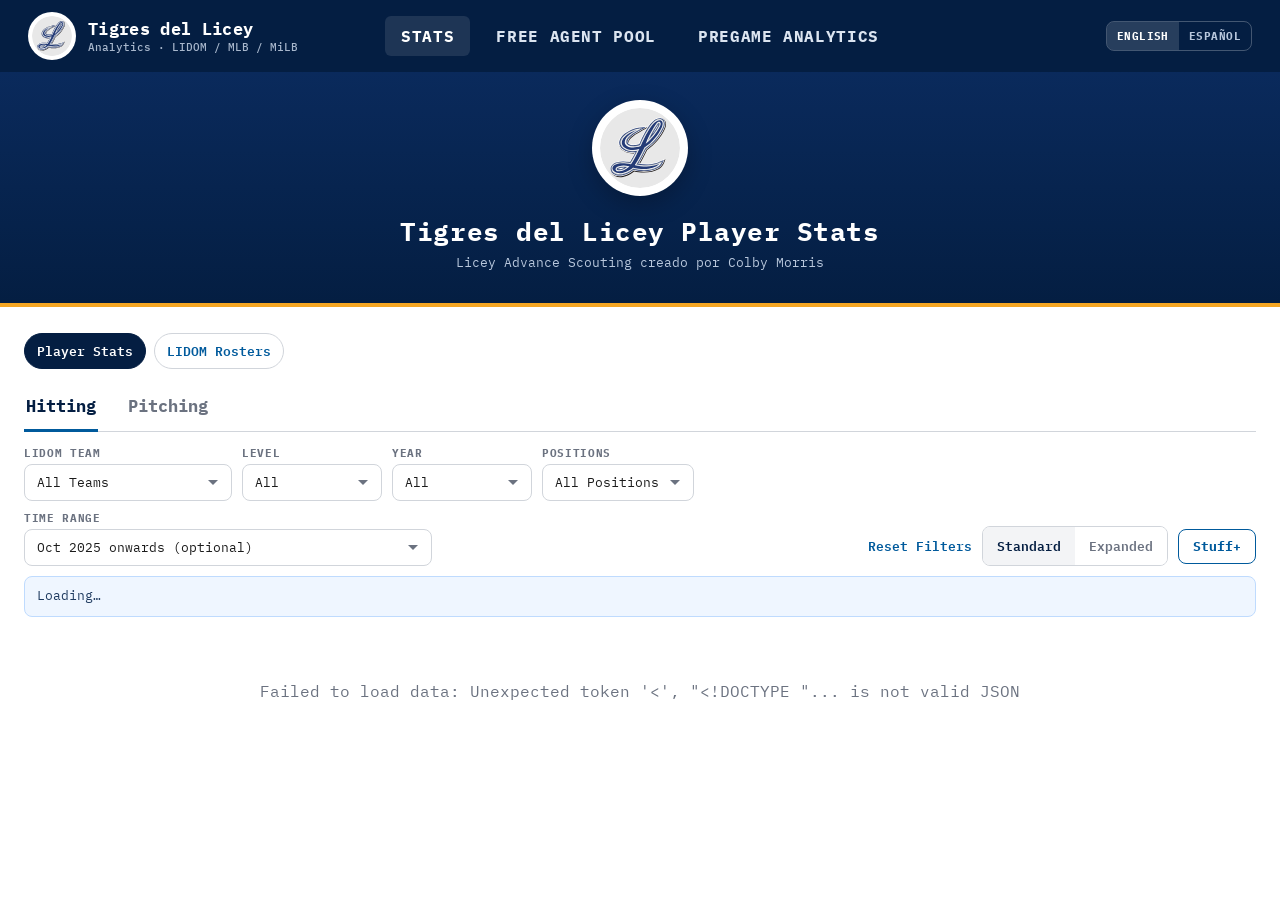
==== commit 7753d946: "Default Level to All and wire Year 2026 to MLB/MiLB Stop forcing LIDOM when a team is selected; Year" ====
--- a/index.html
+++ b/index.html
@@ -121,6 +121,14 @@
             <option value="MiLB">MiLB</option>
             <option value="MLB">MLB</option>
             <option value="MiLB_MLB">MiLB / MLB</option>
+          </select>
+        </div>
+        <div class="filter-field">
+          <label data-i18n="year">Year</label>
+          <select id="f-year" onchange="onYearChange()">
+            <option value="all" selected>All</option>
+            <option value="2025">2025</option>
+            <option value="2026">2026</option>
           </select>
         </div>
         <div class="filter-field">
@@ -287,6 +295,7 @@
 function resetFilters() {
   document.getElementById('f-team').value = 'all';
   document.getElementById('f-level').value = 'all';
+  document.getElementById('f-year').value = 'all';
   document.getElementById('f-pos').value = 'all';
   document.getElementById('f-time').value = 'from_oct_2025';
   stuffView = false;
@@ -296,11 +305,7 @@
 }
 
 function onTeamChange() {
-  const team = document.getElementById('f-team').value;
-  // Selecting a LIDOM team scopes Level to LIDOM (team abbrevs are LIDOM-only)
-  if (team !== 'all') {
-    document.getElementById('f-level').value = 'LIDOM';
-  }
+  // Team abbrevs are LIDOM-only filters; do not force Level away from All.
   syncRosterFromStatsTeam();
   updateBanner();
   renderTable();
@@ -324,8 +329,31 @@
   sel.value = ab === 'all' ? 'all' : (ABBREV_TO_ID[ab] || 'all');
 }
 
+function onYearChange() {
+  const year = document.getElementById('f-year').value;
+  // Selecting 2026 must surface MLB / MiLB (and Mexico) — leave Level=All if it was LIDOM-only.
+  if (year === '2026') {
+    const lvl = document.getElementById('f-level').value;
+    if (lvl === 'LIDOM') document.getElementById('f-level').value = 'all';
+    document.getElementById('f-time').value = '2026_season';
+  } else if (year === '2025') {
+    document.getElementById('f-time').value = 'lidom_2025_season';
+  }
+  onFilterChange();
+}
+
 function onFilterChange() {
-  // Time range is optional context only — never forces Level.
+  // Sync Year from Time Range when user picks an explicit season bucket.
+  const time = document.getElementById('f-time').value;
+  const yearSel = document.getElementById('f-year');
+  if (time === '2026_season' || time === 'lidom_2026_season') {
+    yearSel.value = '2026';
+    if (document.getElementById('f-level').value === 'LIDOM') {
+      document.getElementById('f-level').value = 'all';
+    }
+  } else if (time.startsWith('lidom_2025')) {
+    yearSel.value = '2025';
+  }
   // Clear LIDOM team unless Level is LIDOM (or All with team still only filters LIDOM rows).
   const level = document.getElementById('f-level').value;
   if (level !== 'LIDOM' && level !== 'all') {
@@ -347,7 +375,14 @@
   return ['LIDOM', 'MEX', 'MiLB', 'MLB'];
 }
 
+function selectedYear() {
+  return document.getElementById('f-year')?.value || 'all';
+}
+
 function preferredFpsYear() {
+  const year = selectedYear();
+  if (year === '2026') return 2026;
+  if (year === '2025') return 2025;
   const time = document.getElementById('f-time').value;
   if (time === '2026_season' || time === 'lidom_2026_season') return 2026;
   return 2025;
@@ -369,21 +404,28 @@
 
 function updateBanner() {
   const levels = selectedLevels();
+  const year = selectedYear();
   const time = document.getElementById('f-time').value;
   const team = document.getElementById('f-team').value;
   const tr = timeRangeLabel();
   const label = document.getElementById('f-level').selectedOptions[0]?.textContent || levels.join(' / ');
-  let msg = `Level: <strong>${label}</strong> · Time range optional: <strong>${tr}</strong>.`;
-  if (levels.includes('LIDOM')) {
+  let msg = `Level: <strong>${label}</strong> · Year: <strong>${year === 'all' ? 'All' : year}</strong> · Time: <strong>${tr}</strong>.`;
+  const wantLidom = levels.includes('LIDOM') && year !== '2026';
+  const wantMex = levels.includes('MEX') && year !== '2025';
+  const wantMlb = (levels.includes('MLB') || levels.includes('MiLB')) && year !== '2025';
+  if (wantLidom) {
     const teamLabel = team === 'all' ? 'all LIDOM teams' : (Object.values(TEAM_META).find(t => t.abbrev === team)?.name || team);
     if (time === 'lidom_2026_season') {
       msg += ` LIDOM 2026 not populated yet — using <strong>2025 LIDOM</strong> (${teamLabel}) as stand-in.`;
     } else {
-      msg += ` LIDOM block = <strong>2025 LIDOM</strong> (${teamLabel}).`;
+      msg += ` LIDOM = <strong>2025</strong> (${teamLabel}).`;
     }
   }
-  if (levels.includes('MEX')) msg += ` Mexico = <strong>2026 Liga Mexicana</strong>.`;
-  if (levels.includes('MLB') || levels.includes('MiLB')) msg += ` MLB/MiLB = <strong>2026</strong> season.`;
+  if (wantMex) msg += ` Mexico = <strong>2026 Liga Mexicana</strong>.`;
+  if (wantMlb) msg += ` MLB/MiLB = <strong>2026</strong> season.`;
+  if (year === '2026' && levels.includes('LIDOM') && !wantLidom) {
+    msg += ` LIDOM omitted for Year 2026 (winter 2026 not populated).`;
+  }
   document.getElementById('data-banner').innerHTML = msg;
 }
 
@@ -392,13 +434,15 @@
   const so = num(s.strikeOuts) || 0;
   const bb = num(s.baseOnBalls) || 0;
   const fps = fpsFor(s.playerId, preferredFpsYear());
+  const lvl = s._level || levelHint || '';
   return {
     id: s.playerId,
     name: s.playerFullName || s.playerName,
     team: s.teamAbbrev,
     teamId: s.teamId,
     pos: s.positionAbbrev || s.primaryPositionAbbrev || '',
-    level: s._level || levelHint || '',
+    level: lvl === 'AAA' || lvl === 'AA' ? lvl : (lvl || levelHint || ''),
+    year: String(s.year || s.season || ''),
     g: num(s.gamesPlayed),
     pa, ab: num(s.atBats), r: num(s.runs), h: num(s.hits),
     doubles: num(s.doubles), triples: num(s.triples), hr: num(s.homeRuns), rbi: num(s.rbi),
@@ -418,13 +462,15 @@
   const bb = num(s.baseOnBalls) || 0;
   const pid = s.playerId;
   const st = DATA.stuff[String(pid)];
+  const lvl = s._level || levelHint || '';
   return {
     id: pid,
     name: s.playerFullName || s.playerName,
     team: s.teamAbbrev,
     teamId: s.teamId,
     pos: 'P',
-    level: s._level || levelHint || '',
+    level: lvl === 'AAA' || lvl === 'AA' ? lvl : (lvl || levelHint || ''),
+    year: String(s.year || s.season || ''),
     g: num(s.gamesPitched) || num(s.gamesPlayed),
     gs: num(s.gamesStarted),
     ip: s.inningsPitched,
@@ -446,17 +492,19 @@
 
 function currentPool() {
   const levels = selectedLevels();
+  const year = selectedYear();
   const out = [];
+  const want = (bucketYear) => year === 'all' || year === bucketYear;
   if (mode === 'hitting') {
-    if (levels.includes('LIDOM')) out.push(...DATA.lidomH.map(r => normalizeHit(r, 'LIDOM')));
-    if (levels.includes('MEX')) out.push(...DATA.mexH.map(r => normalizeHit(r, 'MEX')));
-    if (levels.includes('MLB')) out.push(...DATA.mlbH.map(r => normalizeHit(r, 'MLB')));
-    if (levels.includes('MiLB')) out.push(...DATA.milbH.map(r => normalizeHit(r, r._level || 'MiLB')));
+    if (levels.includes('LIDOM') && want('2025')) out.push(...DATA.lidomH.map(r => normalizeHit(r, 'LIDOM')));
+    if (levels.includes('MEX') && want('2026')) out.push(...DATA.mexH.map(r => normalizeHit(r, 'MEX')));
+    if (levels.includes('MLB') && want('2026')) out.push(...DATA.mlbH.map(r => normalizeHit(r, 'MLB')));
+    if (levels.includes('MiLB') && want('2026')) out.push(...DATA.milbH.map(r => normalizeHit(r, r._level || 'MiLB')));
   } else {
-    if (levels.includes('LIDOM')) out.push(...DATA.lidomP.map(r => normalizePit(r, 'LIDOM')));
-    if (levels.includes('MEX')) out.push(...DATA.mexP.map(r => normalizePit(r, 'MEX')));
-    if (levels.includes('MLB')) out.push(...DATA.mlbP.map(r => normalizePit(r, 'MLB')));
-    if (levels.includes('MiLB')) out.push(...DATA.milbP.map(r => normalizePit(r, r._level || 'MiLB')));
+    if (levels.includes('LIDOM') && want('2025')) out.push(...DATA.lidomP.map(r => normalizePit(r, 'LIDOM')));
+    if (levels.includes('MEX') && want('2026')) out.push(...DATA.mexP.map(r => normalizePit(r, 'MEX')));
+    if (levels.includes('MLB') && want('2026')) out.push(...DATA.mlbP.map(r => normalizePit(r, 'MLB')));
+    if (levels.includes('MiLB') && want('2026')) out.push(...DATA.milbP.map(r => normalizePit(r, r._level || 'MiLB')));
   }
   return out;
 }
--- a/shared.css
+++ b/shared.css
@@ -157,6 +157,56 @@
 .idea h3 { font-size: 13px; color: var(--navy); margin-bottom: 6px; }
 .idea p { font-size: 13px; color: var(--muted); line-height: 1.5; }
 .arsenal { font-size: 12px; color: var(--muted); }
+.arsenal-layout {
+  display: grid;
+  grid-template-columns: minmax(280px, 340px) 1fr;
+  gap: 18px;
+  align-items: start;
+  margin-top: 8px;
+}
+.arsenal-plot-card {
+  border: 1px solid var(--line);
+  border-radius: 10px;
+  padding: 12px;
+  background: #0f172a;
+  color: #e2e8f0;
+}
+.arsenal-plot-card h3 {
+  font-size: 13px; color: #f8fafc; margin-bottom: 4px;
+}
+.arsenal-plot-card .sub {
+  font-size: 11px; color: #94a3b8; margin-bottom: 10px; line-height: 1.4;
+}
+.arsenal-plot-card svg.plot { width: 100%; height: auto; display: block; }
+.arsenal-side { min-width: 0; }
+.usage-pie-grid {
+  display: grid;
+  grid-template-columns: repeat(auto-fill, minmax(88px, 1fr));
+  gap: 10px;
+  margin-bottom: 14px;
+}
+.usage-pie-cell {
+  text-align: center; border: 1px solid var(--line); border-radius: 8px;
+  padding: 8px 6px; background: #fff;
+}
+.usage-pie-cell strong { display: block; font-size: 12px; margin-top: 4px; color: var(--navy); }
+.usage-pie-cell svg { display: block; margin: 0 auto; }
+.platoon-grid {
+  display: grid;
+  grid-template-columns: repeat(auto-fit, minmax(280px, 1fr));
+  gap: 14px;
+  margin-top: 8px;
+}
+.needs-video {
+  border: 1px solid #bfdbfe; background: #eff6ff; color: #1e3a5f;
+  border-radius: 10px; padding: 18px; max-width: 820px; line-height: 1.55;
+}
+.needs-video h3 { font-size: 15px; color: var(--navy); margin-bottom: 8px; }
+.needs-video p { font-size: 14px; margin-bottom: 8px; }
+.needs-video .tagline-note { font-size: 12px; color: #3b5b86; }
+@media (max-width: 860px) {
+  .arsenal-layout { grid-template-columns: 1fr; }
+}
 @media (max-width: 720px) {
   .topbar {
     grid-template-columns: 1fr auto;
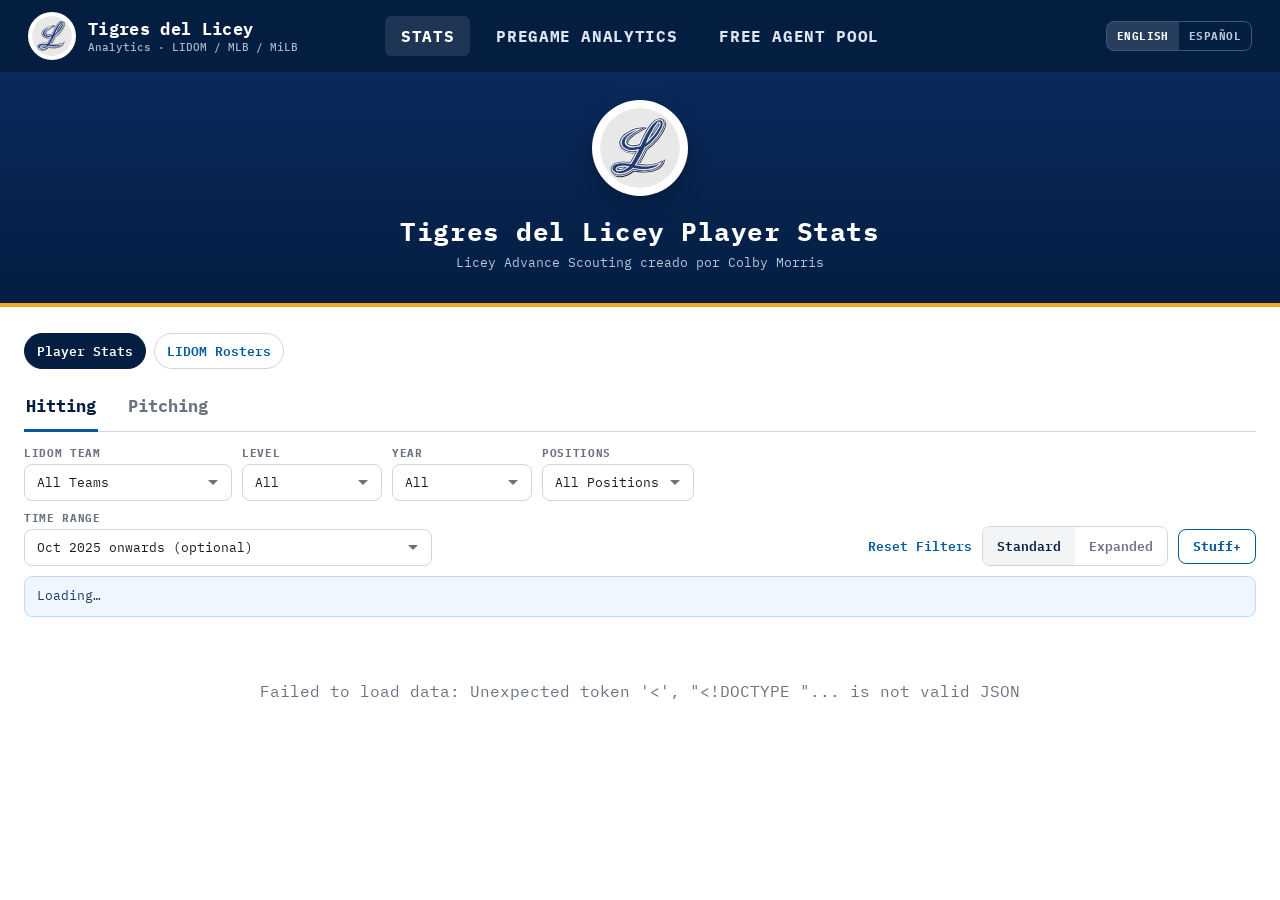
==== commit ea0b4637: "Reorder nav and add pitcher/hitter movement POV toggle Stats → Pregame → Free Agents. Plots default " ====
--- a/index.html
+++ b/index.html
@@ -71,8 +71,8 @@
   </a>
   <nav class="top-links">
     <a class="active" href="index.html" data-i18n="navStats">Stats</a>
+    <a href="pregame.html" data-i18n="navPregame">Pregame Analytics</a>
     <a href="free_agent_pool.html" data-i18n="navFA">Free Agent Pool</a>
-    <a href="pregame.html" data-i18n="navPregame">Pregame Analytics</a>
   </nav>
   <div class="lang-toggle" aria-label="Language">
     <button type="button" data-lang="en" data-i18n="langEn" onclick="setLang('en')">English</button>
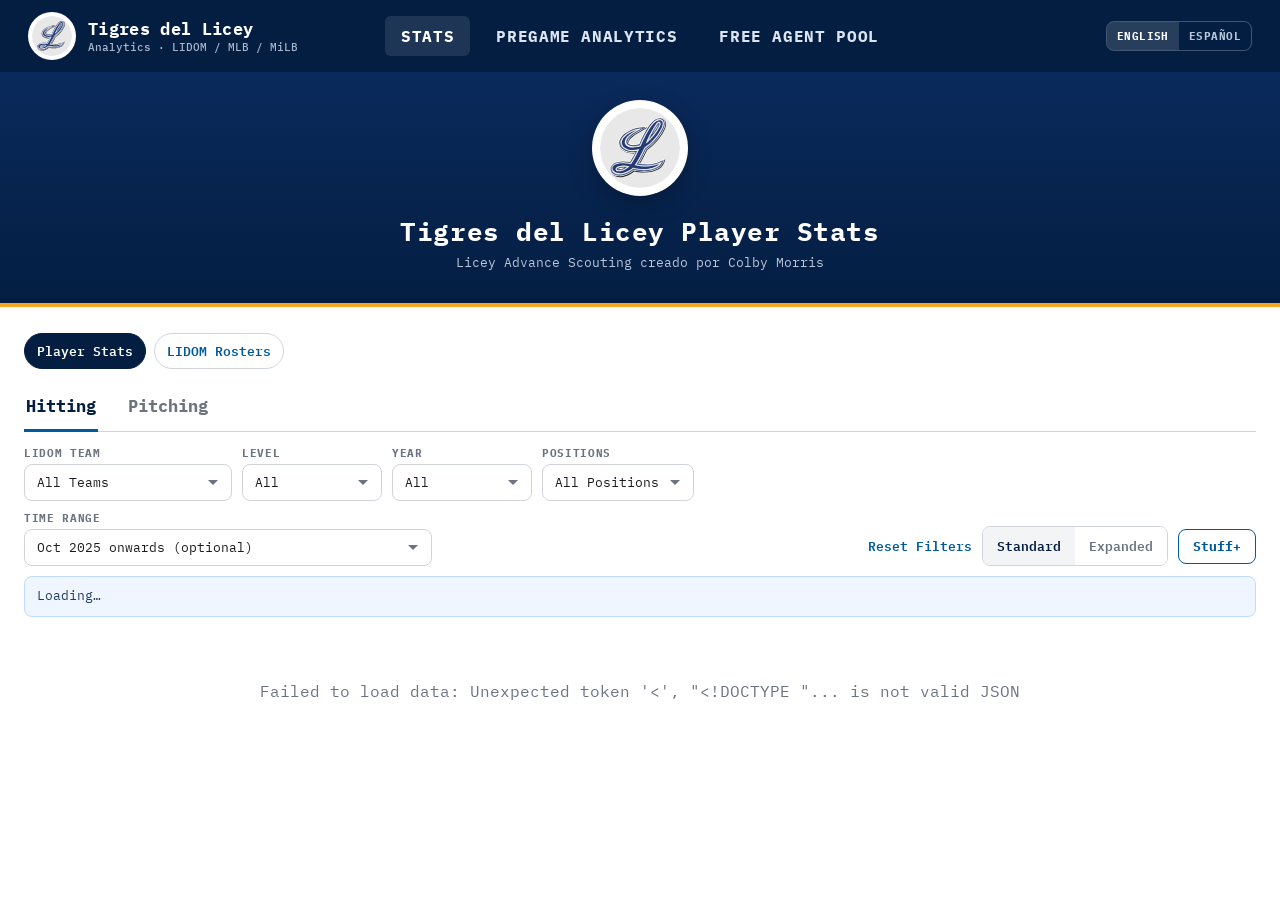
==== commit f1ad1098: "Filter Stats by LIDOM team and add Hitter vs Pitcher pregame tab Selecting a LIDOM club now scopes P" ====
--- a/index.html
+++ b/index.html
@@ -305,7 +305,13 @@
 }
 
 function onTeamChange() {
-  // Team abbrevs are LIDOM-only filters; do not force Level away from All.
+  const team = document.getElementById('f-team').value;
+  // LIDOM team filter scopes to that club’s LIDOM rows.
+  if (team !== 'all') {
+    document.getElementById('f-level').value = 'LIDOM';
+    const year = document.getElementById('f-year').value;
+    if (year === '2026') document.getElementById('f-year').value = '2025';
+  }
   syncRosterFromStatsTeam();
   updateBanner();
   renderTable();
@@ -524,13 +530,9 @@
   const team = document.getElementById('f-team').value;
   const pos = document.getElementById('f-pos').value;
   return rows.filter(r => {
-    // LIDOM team dropdown only filters LIDOM rows; other levels stay when Level=All
+    // When a LIDOM team is selected, only that team's players (hide other levels/teams).
     if (team !== 'all') {
-      if (r.level === 'LIDOM') {
-        if (r.team !== team) return false;
-      } else if (document.getElementById('f-level').value === 'LIDOM') {
-        return false;
-      }
+      if ((r.team || '') !== team) return false;
     }
     if (pos !== 'all') {
       if (pos === 'OF') {
--- a/shared.css
+++ b/shared.css
@@ -149,14 +149,26 @@
 }
 .spray-card h3 { font-size: 13px; margin-bottom: 8px; color: var(--navy); }
 .spray-card canvas {
-  width: 100%; height: 220px; background: #f8fafc;
+  width: 100%; height: 320px; background: #f8fafc;
   border-radius: 6px; border: 1px solid var(--line);
 }
 .ideas { display: grid; grid-template-columns: repeat(auto-fill, minmax(260px, 1fr)); gap: 12px; }
 .idea { border: 1px solid var(--line); border-radius: 10px; padding: 14px; background: #fff; }
 .idea h3 { font-size: 13px; color: var(--navy); margin-bottom: 6px; }
 .idea p { font-size: 13px; color: var(--muted); line-height: 1.5; }
-.arsenal { font-size: 12px; color: var(--muted); }
+.pov-bar {
+  display: flex; flex-wrap: wrap; align-items: center; gap: 10px;
+  margin: 0 0 12px; padding: 10px 12px;
+  border: 1px solid var(--line); border-radius: 8px; background: #f8fafc;
+}
+.pov-bar strong { font-size: 12px; letter-spacing: 0.06em; text-transform: uppercase; color: var(--muted); }
+.pov-toggle { display: inline-flex; border: 1px solid var(--navy); border-radius: 8px; overflow: hidden; }
+.pov-toggle button {
+  border: none; background: #fff; color: var(--navy); font: inherit; font-size: 13px; font-weight: 700;
+  padding: 8px 14px; cursor: pointer;
+}
+.pov-toggle button.active { background: var(--navy); color: #fff; }
+.pov-bar .pov-hint { font-size: 12px; color: var(--muted); line-height: 1.4; flex: 1; min-width: 200px; }
 .arsenal-layout {
   display: grid;
   grid-template-columns: minmax(280px, 340px) 1fr;
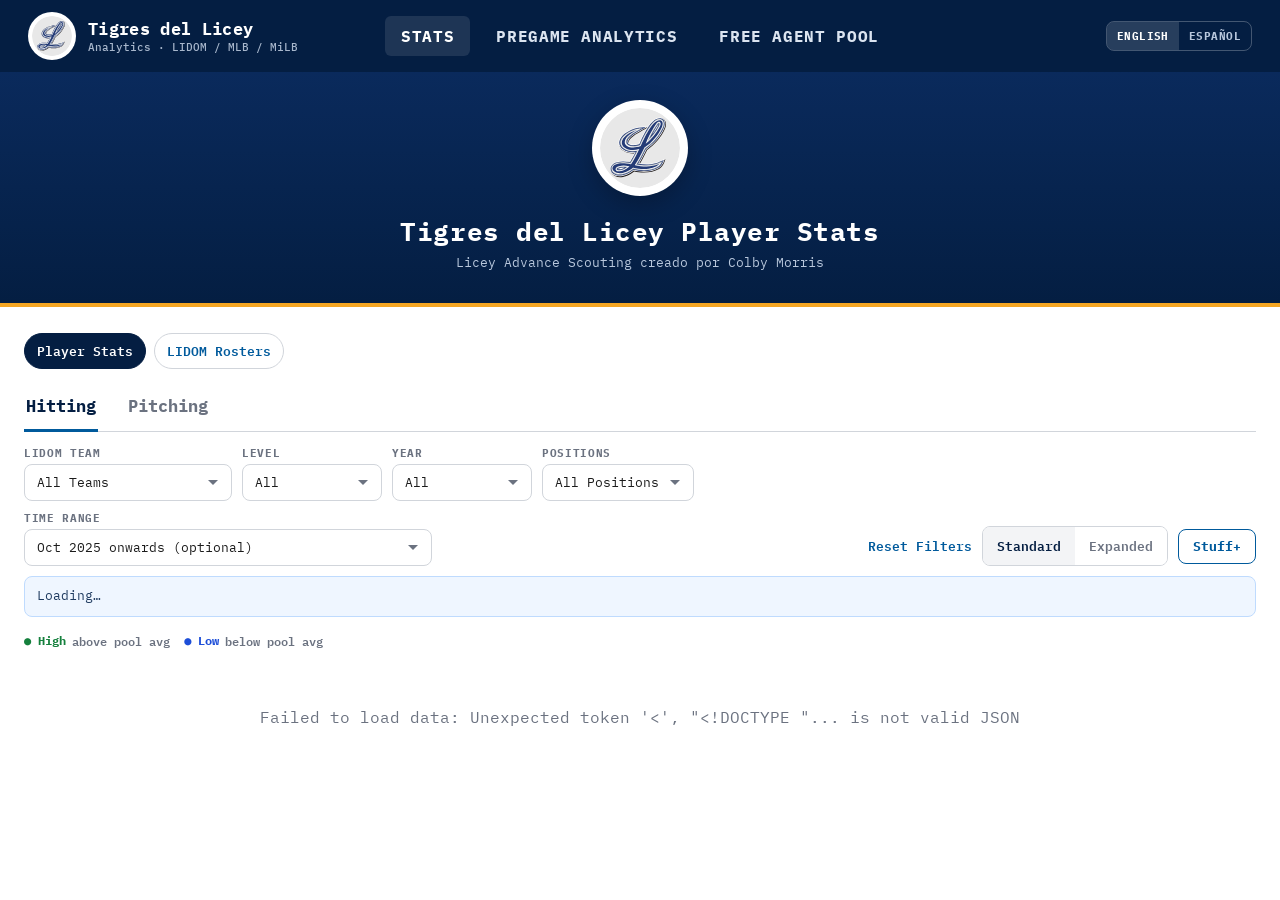
==== commit ec8950a4: "Improve spray field mapping with hit-type colors and green/blue key Map Statcast dots to feet with a" ====
--- a/index.html
+++ b/index.html
@@ -8,7 +8,7 @@
 <link rel="preconnect" href="https://fonts.googleapis.com">
 <link rel="preconnect" href="https://fonts.gstatic.com" crossorigin>
 <link href="https://fonts.googleapis.com/css2?family=IBM+Plex+Mono:wght@400;500;600;700&display=swap" rel="stylesheet">
-<link rel="stylesheet" href="shared.css">
+<link rel="stylesheet" href="shared.css?v=spray2">
 <style>
   .mode-tabs { display: flex; gap: 28px; border-bottom: 1px solid var(--line); margin-bottom: 14px; }
   .mode-tabs button {
@@ -173,6 +173,10 @@
     </div>
 
     <div class="banner" id="data-banner">Loading…</div>
+    <div class="legend-row" id="stats-color-key" data-i18n-html="colorKeyGreenBlue">
+      <span class="swatch"><span class="txt-good">● High</span> above avg / Stuff+ ≥ 105</span>
+      <span class="swatch"><span class="txt-low">● Low</span> below avg / Stuff+ ≤ 90</span>
+    </div>
     <div id="loading" class="loading">Loading stats…</div>
     <div class="table-wrap" id="table-wrap" style="display:none">
       <table id="stats-table"><thead></thead><tbody></tbody></table>
--- a/shared.css
+++ b/shared.css
@@ -143,15 +143,30 @@
   border: 1px solid #fde68a; background: #fffbeb; color: #92400e;
   border-radius: 8px; padding: 12px; font-size: 13px; margin-bottom: 14px; line-height: 1.5;
 }
-.spray-grid { display: grid; grid-template-columns: repeat(auto-fill, minmax(280px, 1fr)); gap: 16px; }
+.spray-grid { display: grid; grid-template-columns: 1fr; gap: 16px; max-width: 720px; }
 .spray-card {
   border: 1px solid var(--line); border-radius: 10px; padding: 12px; background: #fff;
 }
 .spray-card h3 { font-size: 13px; margin-bottom: 8px; color: var(--navy); }
 .spray-card canvas {
-  width: 100%; height: 320px; background: #f8fafc;
+  width: 100%; height: 480px; background: #f8fafc;
   border-radius: 6px; border: 1px solid var(--line);
 }
+.legend-row {
+  display: flex; flex-wrap: wrap; gap: 10px 14px; align-items: center;
+  margin: 10px 0 6px; font-size: 12px; color: var(--muted);
+}
+.legend-row .swatch {
+  display: inline-flex; align-items: center; gap: 6px;
+  font-weight: 600; color: var(--ink);
+}
+.legend-row .dot {
+  width: 10px; height: 10px; border-radius: 50%;
+  border: 1px solid rgba(255,255,255,0.8); box-shadow: 0 0 0 1px rgba(0,0,0,0.15);
+  flex-shrink: 0;
+}
+.legend-row .txt-good { color: var(--good); font-weight: 700; }
+.legend-row .txt-low { color: var(--low); font-weight: 700; }
 .ideas { display: grid; grid-template-columns: repeat(auto-fill, minmax(260px, 1fr)); gap: 12px; }
 .idea { border: 1px solid var(--line); border-radius: 10px; padding: 14px; background: #fff; }
 .idea h3 { font-size: 13px; color: var(--navy); margin-bottom: 6px; }
